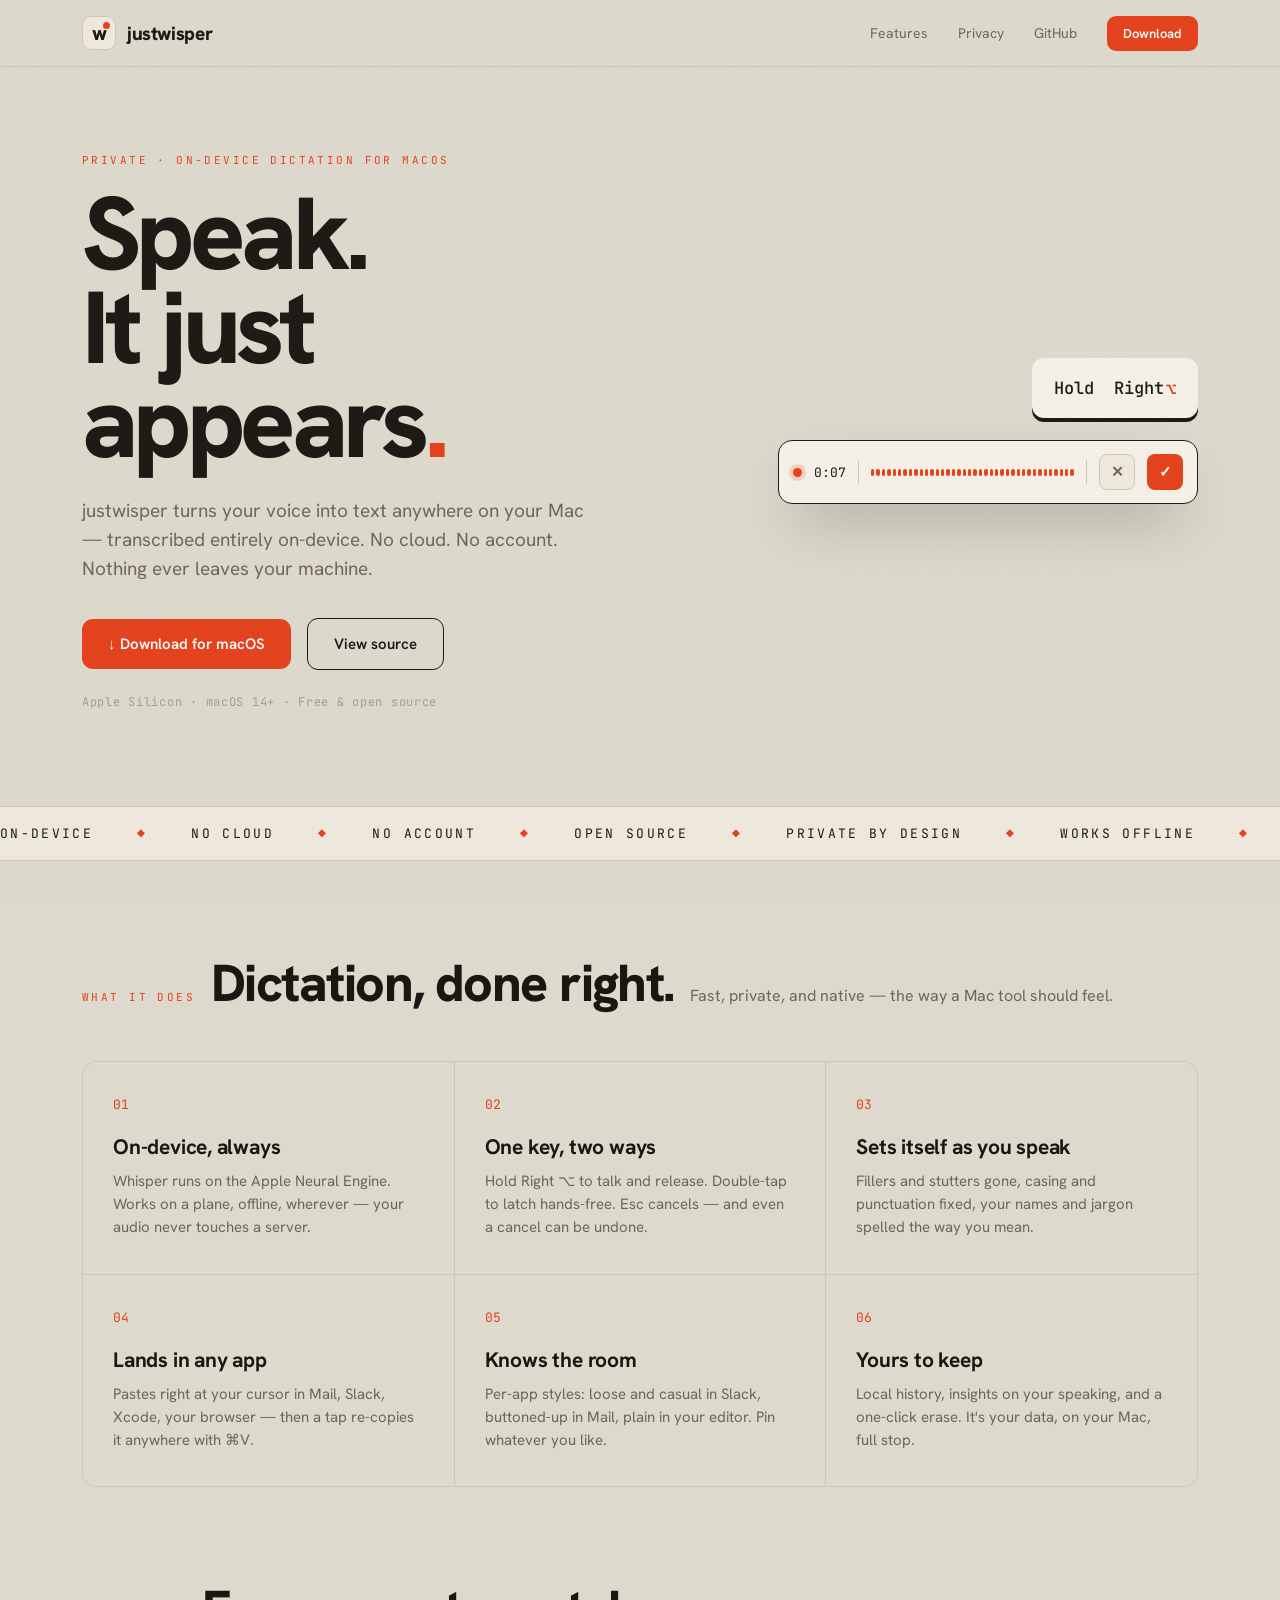
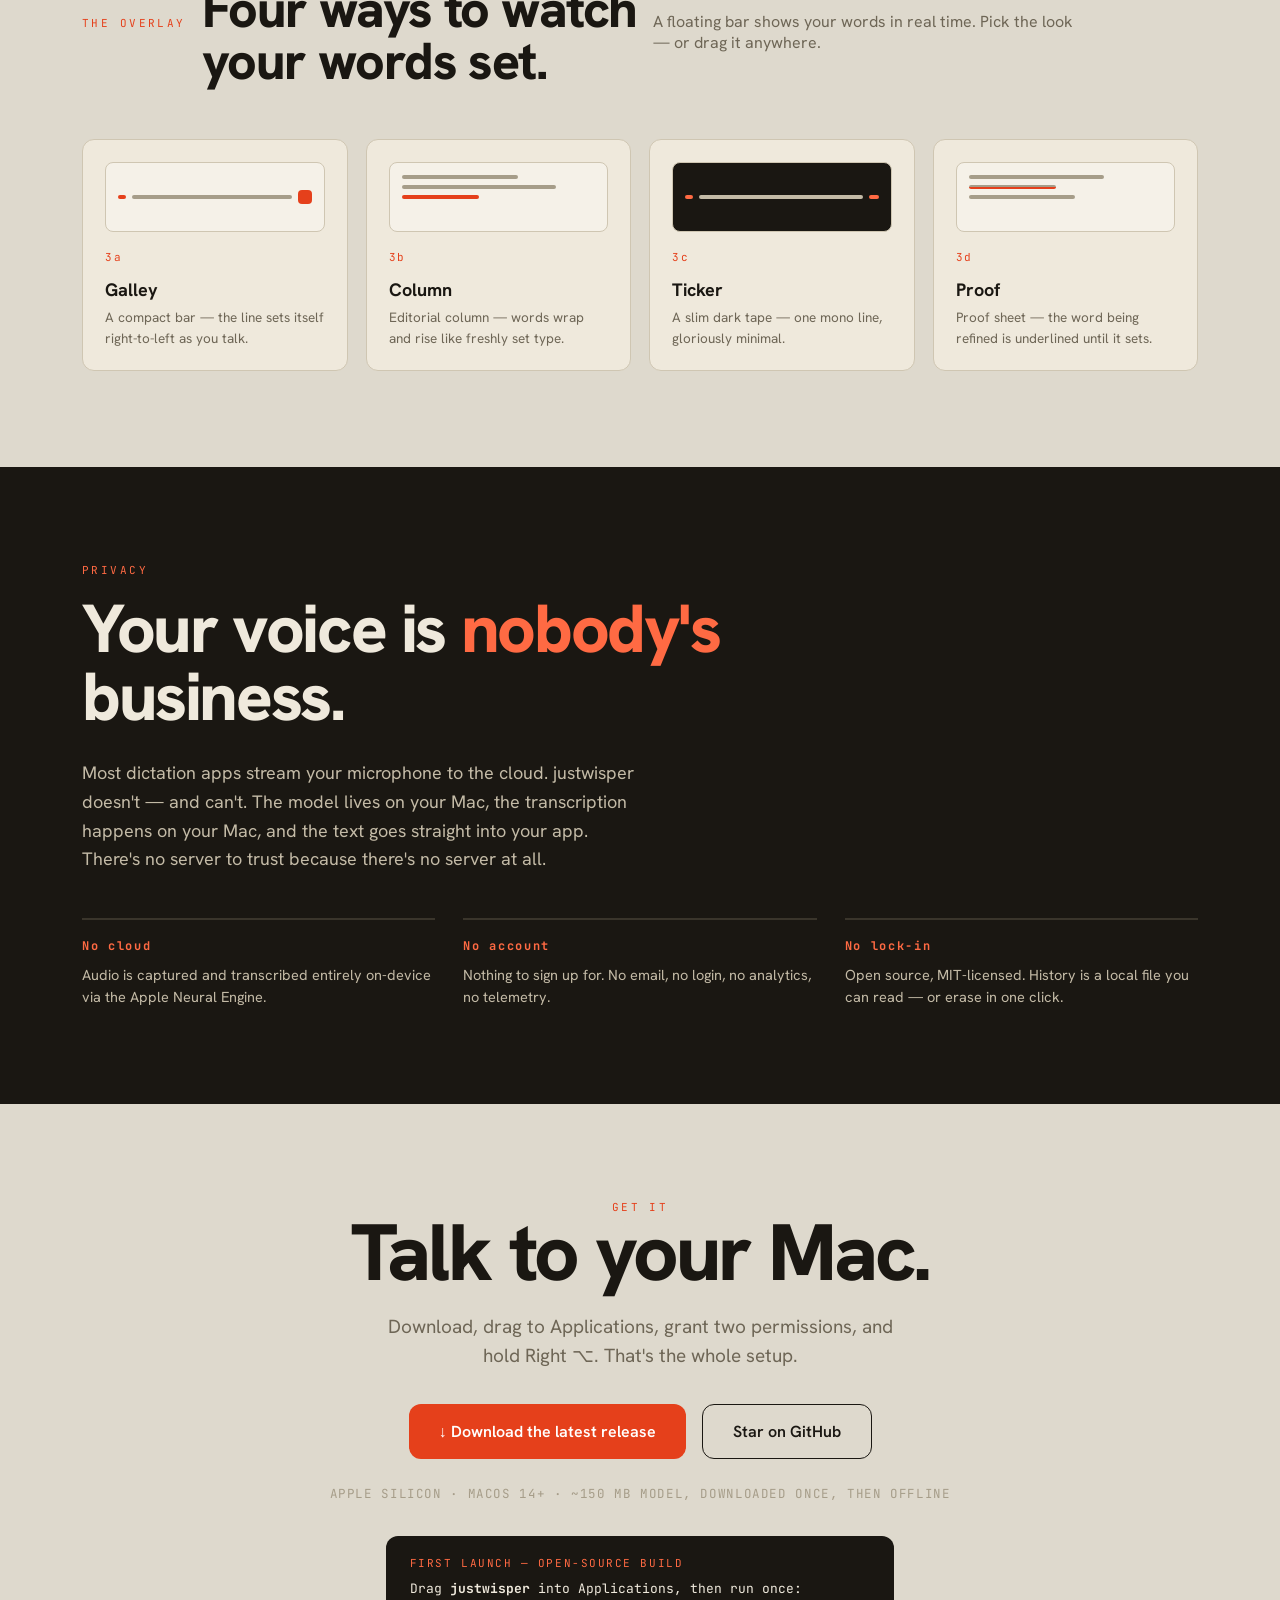
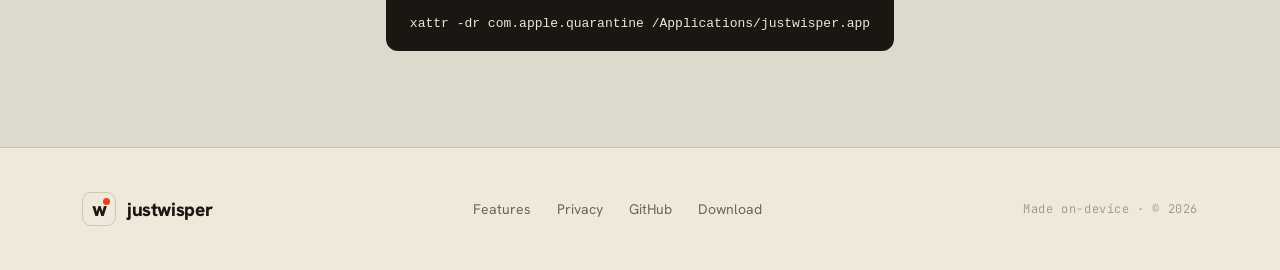
==== site/index.html @ 8845bc8e "Add landing page (site/index.html) for justwisper.com Editorial "Press"-style single-file page match" ====
<!DOCTYPE html>
<html lang="en">
<head>
<meta charset="utf-8">
<meta name="viewport" content="width=device-width, initial-scale=1">
<title>justwisper — voice dictation that never leaves your Mac</title>
<meta name="description" content="100% local, on-device voice dictation for macOS. Hold a key, speak, and your words appear — transcribed on your Mac. No cloud, no account.">
<link rel="preconnect" href="https://fonts.googleapis.com">
<link rel="preconnect" href="https://fonts.gstatic.com" crossorigin>
<link href="https://fonts.googleapis.com/css2?family=Hanken+Grotesk:wght@400;500;600;700;800&family=JetBrains+Mono:wght@400;500;600&display=swap" rel="stylesheet">
<style>
  :root{
    --paper:#DED9CD; --paper2:#EFE9DC; --panel:#F5F1E8;
    --ink:#1A1712; --ink2:#6E6656; --ink3:#A69D89;
    --line:#CFC6B2; --sig:#E5401B; --sig2:#FF6A43;
    --serif:'Hanken Grotesk',sans-serif; --mono:'JetBrains Mono',monospace;
  }
  *{box-sizing:border-box;margin:0;padding:0}
  html{scroll-behavior:smooth}
  body{
    font-family:var(--serif); background:var(--paper); color:var(--ink);
    -webkit-font-smoothing:antialiased; overflow-x:hidden;
  }
  /* paper grain */
  body::before{
    content:""; position:fixed; inset:0; z-index:9999; pointer-events:none; opacity:.05;
    background-image:url("data:image/svg+xml,%3Csvg xmlns='http://www.w3.org/2000/svg' width='120' height='120'%3E%3Cfilter id='n'%3E%3CfeTurbulence type='fractalNoise' baseFrequency='.9' numOctaves='3'/%3E%3C/filter%3E%3Crect width='100%25' height='100%25' filter='url(%23n)'/%3E%3C/svg%3E");
  }
  a{color:inherit;text-decoration:none}
  .wrap{max-width:1180px;margin:0 auto;padding:0 32px}
  .eyebrow{font-family:var(--mono);font-size:11px;letter-spacing:.22em;color:var(--sig);text-transform:uppercase}
  .mono{font-family:var(--mono)}

  /* nav */
  nav{position:sticky;top:0;z-index:100;backdrop-filter:blur(10px);
      background:rgba(222,217,205,.82);border-bottom:1px solid var(--line)}
  .nav{display:flex;align-items:center;justify-content:space-between;height:66px}
  .brand{display:flex;align-items:center;gap:11px;font-weight:800;font-size:19px;letter-spacing:-.02em}
  .navlinks{display:flex;align-items:center;gap:30px;font-size:14px;color:var(--ink2)}
  .navlinks a:hover{color:var(--ink)}
  .btn{display:inline-flex;align-items:center;gap:9px;font-weight:600;font-size:14px;
       padding:11px 20px;border-radius:9px;background:var(--ink);color:var(--paper2);
       transition:transform .15s ease, background .15s ease}
  .btn:hover{transform:translateY(-1px)}
  .btn.sig{background:var(--sig);color:#fff}
  .btn.ghost{background:transparent;color:var(--ink);border:1px solid var(--ink)}
  .navlinks .btn{padding:9px 16px;font-size:13px}

  /* logo mark */
  .mark{width:34px;height:34px;flex:none;border-radius:9px;background:var(--paper2);
        position:relative;display:grid;place-items:center;border:1px solid var(--line)}
  .mark b{font-weight:800;font-size:20px;color:var(--ink);line-height:1}
  .mark i{position:absolute;top:5px;right:5px;width:7px;height:7px;border-radius:50%;background:var(--sig)}

  /* hero */
  .hero{padding:86px 0 40px;position:relative}
  .hero-grid{display:grid;grid-template-columns:1.15fr .85fr;gap:56px;align-items:center}
  h1{font-size:clamp(52px,8vw,104px);font-weight:800;line-height:.92;letter-spacing:-.045em;margin:20px 0 26px}
  h1 .dot{color:var(--sig)}
  .lede{font-size:19px;line-height:1.55;color:var(--ink2);max-width:520px;margin-bottom:34px}
  .cta{display:flex;align-items:center;gap:16px;flex-wrap:wrap}
  .cta .btn{padding:15px 26px;font-size:15px;border-radius:11px}
  .herometa{margin-top:24px;font-family:var(--mono);font-size:12px;letter-spacing:.06em;color:var(--ink3)}

  .reveal{opacity:0;transform:translateY(16px);animation:rise .8s cubic-bezier(.2,.7,.2,1) forwards}
  @keyframes rise{to{opacity:1;transform:none}}

  /* keycap + flowbar demo */
  .demo{display:flex;flex-direction:column;gap:22px;align-items:flex-end}
  .keycap{font-family:var(--mono);font-weight:500;font-size:17px;color:var(--ink);
          padding:0 22px;height:60px;display:flex;align-items:center;border-radius:12px;
          background:var(--panel);position:relative;box-shadow:0 4px 0 var(--ink)}
  .keycap span{color:var(--sig);margin-left:2px}
  .flowbar{width:100%;max-width:420px;background:var(--panel);border:1px solid var(--ink);
           border-radius:14px;padding:13px 14px;display:flex;align-items:center;gap:12px;
           box-shadow:0 26px 60px -22px rgba(26,23,18,.5)}
  .recdot{width:9px;height:9px;border-radius:50%;background:var(--sig);flex:none;
          box-shadow:0 0 0 4px rgba(229,64,27,.18);animation:blink 1.4s ease-in-out infinite}
  @keyframes blink{50%{opacity:.35}}
  .clock{font-family:var(--mono);font-size:13px;color:var(--ink)}
  .vr{width:1px;height:24px;background:var(--line);flex:none}
  .eq{display:flex;align-items:center;gap:2px;height:26px;flex:1}
  .eq i{flex:1;background:var(--sig);border-radius:2px;height:30%;animation:eq 1s ease-in-out infinite alternate}
  @keyframes eq{to{height:100%}}
  .fbtn{width:36px;height:36px;border-radius:8px;display:grid;place-items:center;flex:none;font-size:15px;font-weight:700}
  .fbtn.x{background:var(--paper2);border:1px solid var(--line);color:var(--ink2)}
  .fbtn.ok{background:var(--sig);color:#fff}

  /* marquee */
  .marquee{border-top:1px solid var(--line);border-bottom:1px solid var(--line);
           background:var(--paper2);overflow:hidden;padding:18px 0;margin-top:56px}
  .track{display:flex;gap:44px;white-space:nowrap;font-family:var(--mono);font-size:13px;
         letter-spacing:.18em;color:var(--ink);width:max-content;animation:scroll 28s linear infinite}
  .track b{color:var(--sig)}
  @keyframes scroll{to{transform:translateX(-50%)}}

  /* sections */
  section{padding:96px 0}
  .sechead{display:flex;align-items:baseline;gap:16px;margin-bottom:52px;flex-wrap:wrap}
  .sechead h2{font-size:clamp(34px,5vw,52px);font-weight:800;letter-spacing:-.03em;line-height:1}
  .sechead p{color:var(--ink2);font-size:16px;max-width:440px}

  .features{display:grid;grid-template-columns:repeat(3,1fr);gap:1px;background:var(--line);
            border:1px solid var(--line);border-radius:14px;overflow:hidden}
  .feat{background:var(--paper);padding:34px 30px;transition:background .2s ease}
  .feat:hover{background:var(--paper2)}
  .feat .num{font-family:var(--mono);font-size:13px;color:var(--sig);margin-bottom:20px}
  .feat h3{font-size:21px;font-weight:700;letter-spacing:-.01em;margin-bottom:10px}
  .feat p{color:var(--ink2);font-size:15px;line-height:1.55}

  /* overlay styles */
  .styles{display:grid;grid-template-columns:repeat(4,1fr);gap:18px}
  .style{border:1px solid var(--line);border-radius:12px;padding:22px;background:var(--paper2)}
  .style .cap{font-family:var(--mono);font-size:11px;letter-spacing:.14em;color:var(--sig);margin-bottom:14px}
  .style h4{font-size:18px;font-weight:700;margin-bottom:6px}
  .style p{font-size:13.5px;color:var(--ink2);line-height:1.5}
  .schematic{height:70px;border-radius:8px;background:var(--panel);border:1px solid var(--line);
             margin-bottom:18px;display:flex;align-items:center;gap:6px;padding:0 12px}
  .schematic .bar{height:4px;border-radius:2px;background:var(--ink3)}
  .schematic .sig{background:var(--sig)}
  .schematic.dark{background:var(--ink)}
  .schematic.dark .bar{background:#C3BAA6}
  .schematic.dark .sig{background:var(--sig2)}

  /* privacy — dark */
  .privacy{background:var(--ink);color:var(--paper2)}
  .privacy .eyebrow{color:var(--sig2)}
  .privacy h2{font-size:clamp(36px,6vw,68px);font-weight:800;letter-spacing:-.035em;
              line-height:1;margin:18px 0 28px;max-width:900px}
  .privacy h2 .u{color:var(--sig2)}
  .privacy .body{color:#C3BAA6;font-size:18px;line-height:1.6;max-width:560px;margin-bottom:44px}
  .guar{display:grid;grid-template-columns:repeat(3,1fr);gap:28px}
  .guar .g{border-top:2px solid #3A352B;padding-top:18px}
  .guar .g b{display:block;font-family:var(--mono);font-size:12px;letter-spacing:.14em;color:var(--sig2);margin-bottom:10px}
  .guar .g p{color:#C3BAA6;font-size:14.5px;line-height:1.5}

  /* download */
  .download{text-align:center}
  .download h2{font-size:clamp(40px,7vw,80px);font-weight:800;letter-spacing:-.04em;line-height:.95;margin-bottom:22px}
  .download .lede{margin:0 auto 34px;text-align:center}
  .dlcta{display:flex;justify-content:center;gap:16px;flex-wrap:wrap;margin-bottom:26px}
  .dlcta .btn{padding:16px 30px;font-size:16px;border-radius:12px}
  .reqs{font-family:var(--mono);font-size:12.5px;letter-spacing:.05em;color:var(--ink3)}
  .quarantine{margin-top:34px;display:inline-block;text-align:left;background:var(--ink);color:var(--paper2);
              border-radius:12px;padding:20px 24px;font-family:var(--mono);font-size:13px;max-width:560px}
  .quarantine .lbl{color:var(--sig2);font-size:11px;letter-spacing:.14em;margin-bottom:10px}
  .quarantine code{color:#EDE7D9;word-break:break-all}

  /* footer */
  footer{border-top:1px solid var(--line);background:var(--paper2);padding:44px 0}
  .foot{display:flex;align-items:center;justify-content:space-between;flex-wrap:wrap;gap:18px}
  .foot .links{display:flex;gap:26px;font-size:14px;color:var(--ink2)}
  .foot .links a:hover{color:var(--ink)}
  .foot .made{font-family:var(--mono);font-size:12px;color:var(--ink3);letter-spacing:.05em}

  @media(max-width:900px){
    .hero-grid{grid-template-columns:1fr;gap:44px}
    .demo{align-items:flex-start}
    .features,.styles,.guar{grid-template-columns:1fr}
    .navlinks a:not(.btn){display:none}
  }
</style>
</head>
<body>

<nav>
  <div class="wrap nav">
    <a class="brand" href="#top"><span class="mark"><b>w</b><i></i></span>justwisper</a>
    <div class="navlinks">
      <a href="#features">Features</a>
      <a href="#privacy">Privacy</a>
      <a href="https://github.com/dhirajcdry/justwisper">GitHub</a>
      <a class="btn sig" href="#download">Download</a>
    </div>
  </div>
</nav>

<header class="hero" id="top">
  <div class="wrap hero-grid">
    <div>
      <div class="eyebrow reveal" style="animation-delay:.05s">Private · on-device dictation for macOS</div>
      <h1 class="reveal" style="animation-delay:.12s">Speak.<br>It just<br>appears<span class="dot">.</span></h1>
      <p class="lede reveal" style="animation-delay:.22s">justwisper turns your voice into text anywhere on your Mac — transcribed entirely on-device. No cloud. No account. Nothing ever leaves your machine.</p>
      <div class="cta reveal" style="animation-delay:.3s">
        <a class="btn sig" href="#download">↓ Download for macOS</a>
        <a class="btn ghost" href="https://github.com/dhirajcdry/justwisper">View source</a>
      </div>
      <div class="herometa reveal" style="animation-delay:.38s">Apple Silicon · macOS 14+ · Free &amp; open source</div>
    </div>

    <div class="demo reveal" style="animation-delay:.45s">
      <div class="keycap">Hold&nbsp;&nbsp;Right <span>⌥</span></div>
      <div class="flowbar">
        <span class="recdot"></span>
        <span class="clock">0:07</span>
        <span class="vr"></span>
        <div class="eq" id="eq"></div>
        <span class="vr"></span>
        <span class="fbtn x">✕</span>
        <span class="fbtn ok">✓</span>
      </div>
    </div>
  </div>
</header>

<div class="marquee">
  <div class="track" id="track"></div>
</div>

<section id="features">
  <div class="wrap">
    <div class="sechead">
      <div class="eyebrow">What it does</div>
      <h2>Dictation, done right.</h2>
      <p>Fast, private, and native — the way a Mac tool should feel.</p>
    </div>
    <div class="features">
      <div class="feat"><div class="num">01</div><h3>On-device, always</h3><p>Whisper runs on the Apple Neural Engine. Works on a plane, offline, wherever — your audio never touches a server.</p></div>
      <div class="feat"><div class="num">02</div><h3>One key, two ways</h3><p>Hold Right ⌥ to talk and release. Double-tap to latch hands-free. Esc cancels — and even a cancel can be undone.</p></div>
      <div class="feat"><div class="num">03</div><h3>Sets itself as you speak</h3><p>Fillers and stutters gone, casing and punctuation fixed, your names and jargon spelled the way you mean.</p></div>
      <div class="feat"><div class="num">04</div><h3>Lands in any app</h3><p>Pastes right at your cursor in Mail, Slack, Xcode, your browser — then a tap re-copies it anywhere with ⌘V.</p></div>
      <div class="feat"><div class="num">05</div><h3>Knows the room</h3><p>Per-app styles: loose and casual in Slack, buttoned-up in Mail, plain in your editor. Pin whatever you like.</p></div>
      <div class="feat"><div class="num">06</div><h3>Yours to keep</h3><p>Local history, insights on your speaking, and a one-click erase. It's your data, on your Mac, full stop.</p></div>
    </div>
  </div>
</section>

<section style="padding-top:0">
  <div class="wrap">
    <div class="sechead">
      <div class="eyebrow">The overlay</div>
      <h2>Four ways to watch<br>your words set.</h2>
      <p>A floating bar shows your words in real time. Pick the look — or drag it anywhere.</p>
    </div>
    <div class="styles">
      <div class="style"><div class="schematic"><span class="bar sig" style="width:8px"></span><span class="bar" style="flex:1"></span><span class="bar sig" style="width:14px;height:14px;border-radius:4px"></span></div><div class="cap">3a</div><h4>Galley</h4><p>A compact bar — the line sets itself right-to-left as you talk.</p></div>
      <div class="style"><div class="schematic" style="flex-direction:column;align-items:flex-start;padding:12px;gap:6px"><span class="bar" style="width:60%"></span><span class="bar" style="width:80%"></span><span class="bar sig" style="width:40%"></span></div><div class="cap">3b</div><h4>Column</h4><p>Editorial column — words wrap and rise like freshly set type.</p></div>
      <div class="style"><div class="schematic dark"><span class="bar sig" style="width:8px"></span><span class="bar" style="flex:1"></span><span class="bar sig" style="width:10px"></span></div><div class="cap">3c</div><h4>Ticker</h4><p>A slim dark tape — one mono line, gloriously minimal.</p></div>
      <div class="style"><div class="schematic" style="flex-direction:column;align-items:flex-start;padding:12px;gap:6px"><span class="bar" style="width:70%"></span><span class="bar" style="width:45%;border-bottom:2px solid var(--sig)"></span><span class="bar" style="width:55%"></span></div><div class="cap">3d</div><h4>Proof</h4><p>Proof sheet — the word being refined is underlined until it sets.</p></div>
    </div>
  </div>
</section>

<section class="privacy" id="privacy">
  <div class="wrap">
    <div class="eyebrow">Privacy</div>
    <h2>Your voice is <span class="u">nobody's</span> business.</h2>
    <p class="body">Most dictation apps stream your microphone to the cloud. justwisper doesn't — and can't. The model lives on your Mac, the transcription happens on your Mac, and the text goes straight into your app. There's no server to trust because there's no server at all.</p>
    <div class="guar">
      <div class="g"><b>No cloud</b><p>Audio is captured and transcribed entirely on-device via the Apple Neural Engine.</p></div>
      <div class="g"><b>No account</b><p>Nothing to sign up for. No email, no login, no analytics, no telemetry.</p></div>
      <div class="g"><b>No lock-in</b><p>Open source, MIT-licensed. History is a local file you can read — or erase in one click.</p></div>
    </div>
  </div>
</section>

<section class="download" id="download">
  <div class="wrap">
    <div class="eyebrow" style="text-align:center">Get it</div>
    <h2>Talk to your Mac.</h2>
    <p class="lede">Download, drag to Applications, grant two permissions, and hold Right ⌥. That's the whole setup.</p>
    <div class="dlcta">
      <a class="btn sig" href="https://github.com/dhirajcdry/justwisper/releases/latest">↓ Download the latest release</a>
      <a class="btn ghost" href="https://github.com/dhirajcdry/justwisper">Star on GitHub</a>
    </div>
    <div class="reqs">APPLE SILICON · MACOS 14+ · ~150 MB MODEL, DOWNLOADED ONCE, THEN OFFLINE</div>
    <div class="quarantine">
      <div class="lbl">FIRST LAUNCH — OPEN-SOURCE BUILD</div>
      <div>Drag <b>justwisper</b> into Applications, then run once:<br><br>
      <code>xattr -dr com.apple.quarantine /Applications/justwisper.app</code></div>
    </div>
  </div>
</section>

<footer>
  <div class="wrap foot">
    <a class="brand" href="#top"><span class="mark"><b>w</b><i></i></span>justwisper</a>
    <div class="links">
      <a href="#features">Features</a>
      <a href="#privacy">Privacy</a>
      <a href="https://github.com/dhirajcdry/justwisper">GitHub</a>
      <a href="https://github.com/dhirajcdry/justwisper/releases/latest">Download</a>
    </div>
    <div class="made">Made on-device · © 2026</div>
  </div>
</footer>

<script>
  // waveform bars
  const eq = document.getElementById('eq');
  for(let i=0;i<38;i++){
    const b=document.createElement('i');
    b.style.animationDuration=(0.5+(i%5)*0.13).toFixed(2)+'s';
    b.style.animationDelay=((i%7)*0.06).toFixed(2)+'s';
    eq.appendChild(b);
  }
  // marquee content (doubled for seamless loop)
  const items=['ON-DEVICE','NO CLOUD','NO ACCOUNT','OPEN SOURCE','PRIVATE BY DESIGN','WORKS OFFLINE'];
  const track=document.getElementById('track');
  const line=items.map(t=>`<span>${t}</span><b>◆</b>`).join('');
  track.innerHTML=line+line;
</script>
</body>
</html>
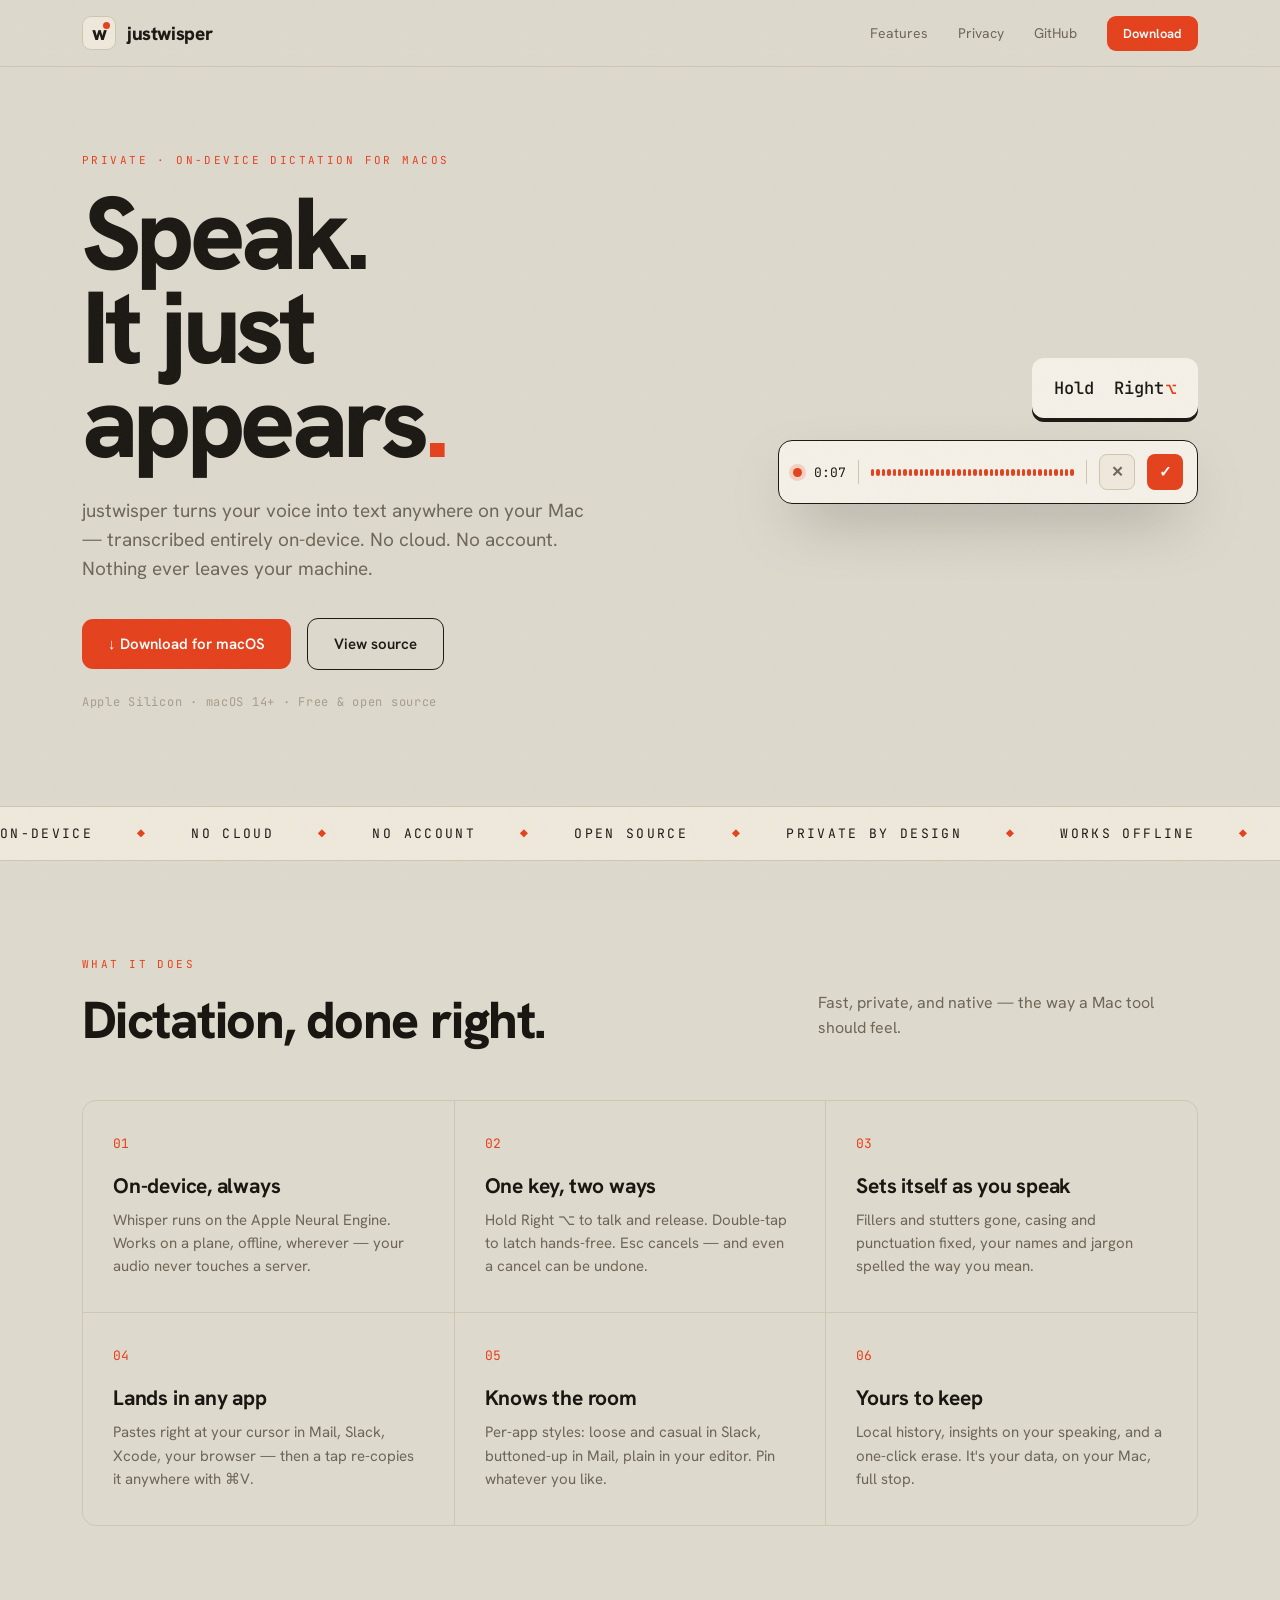
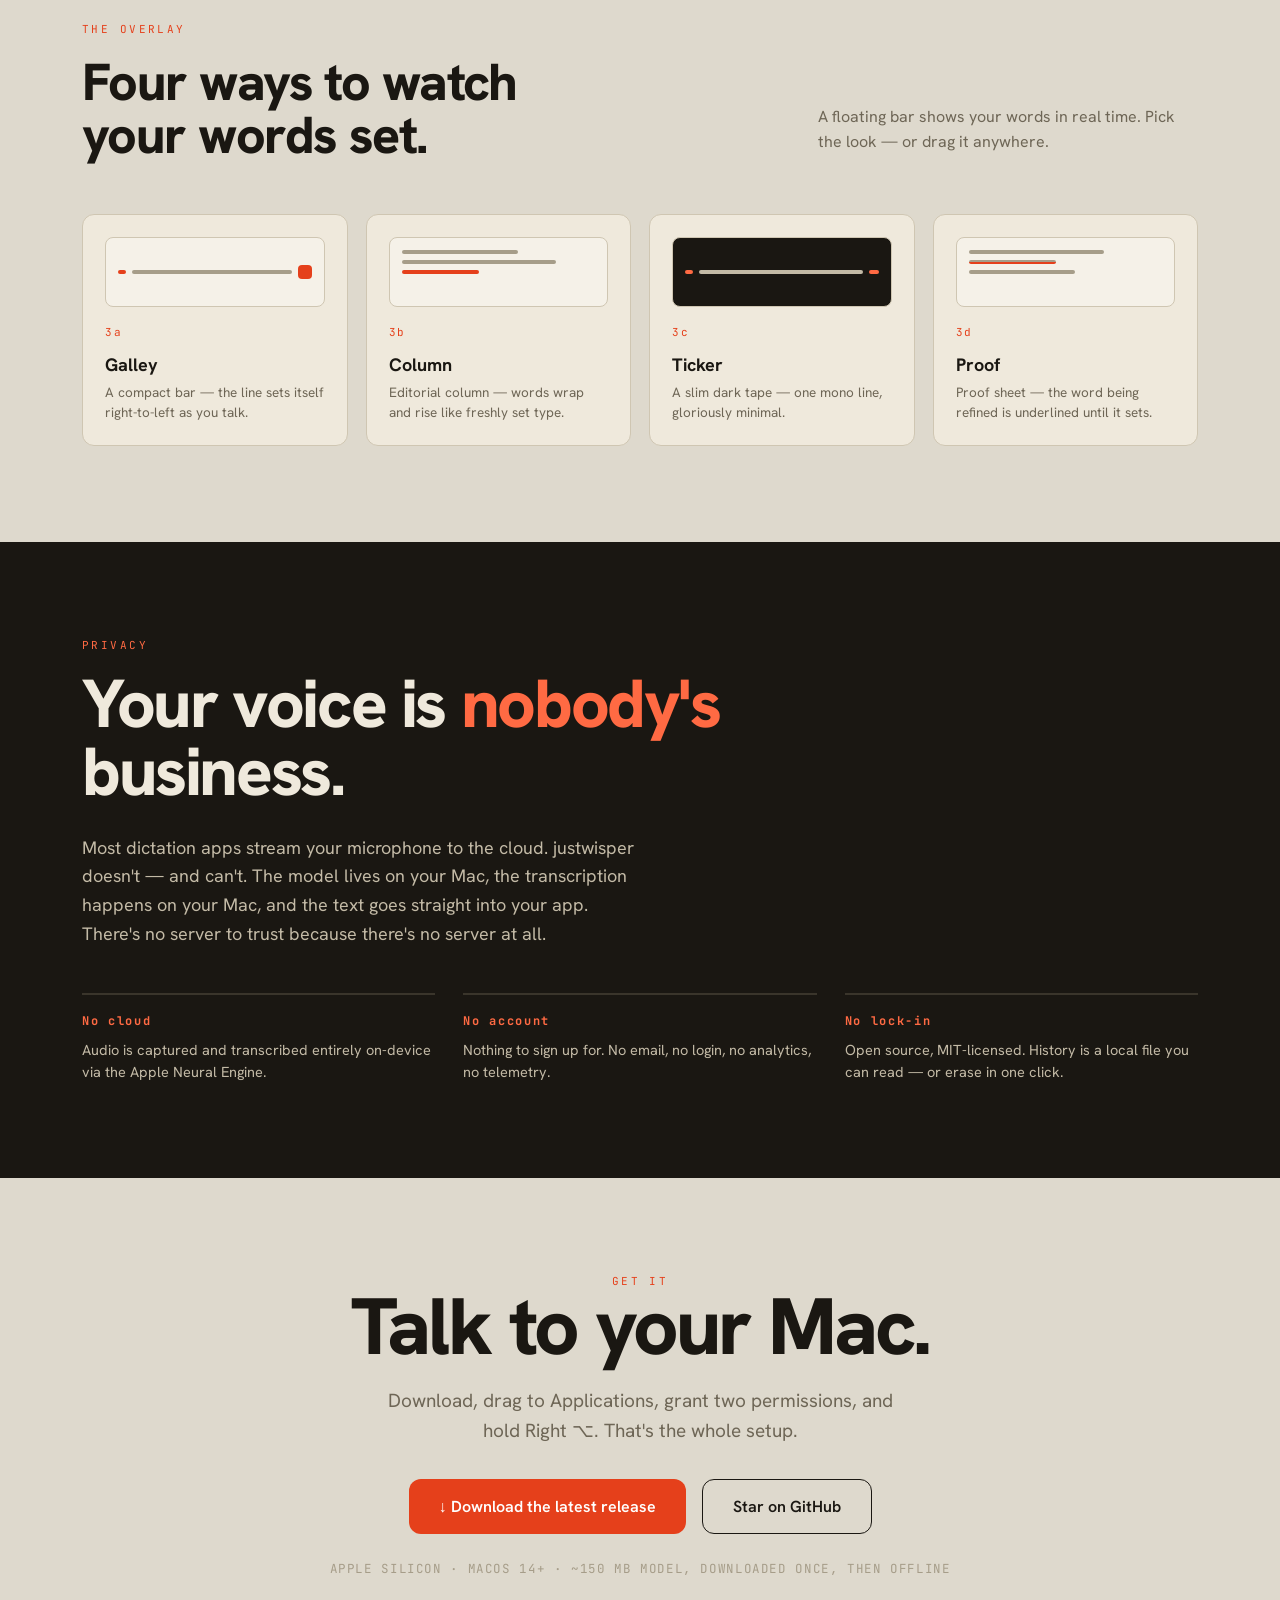
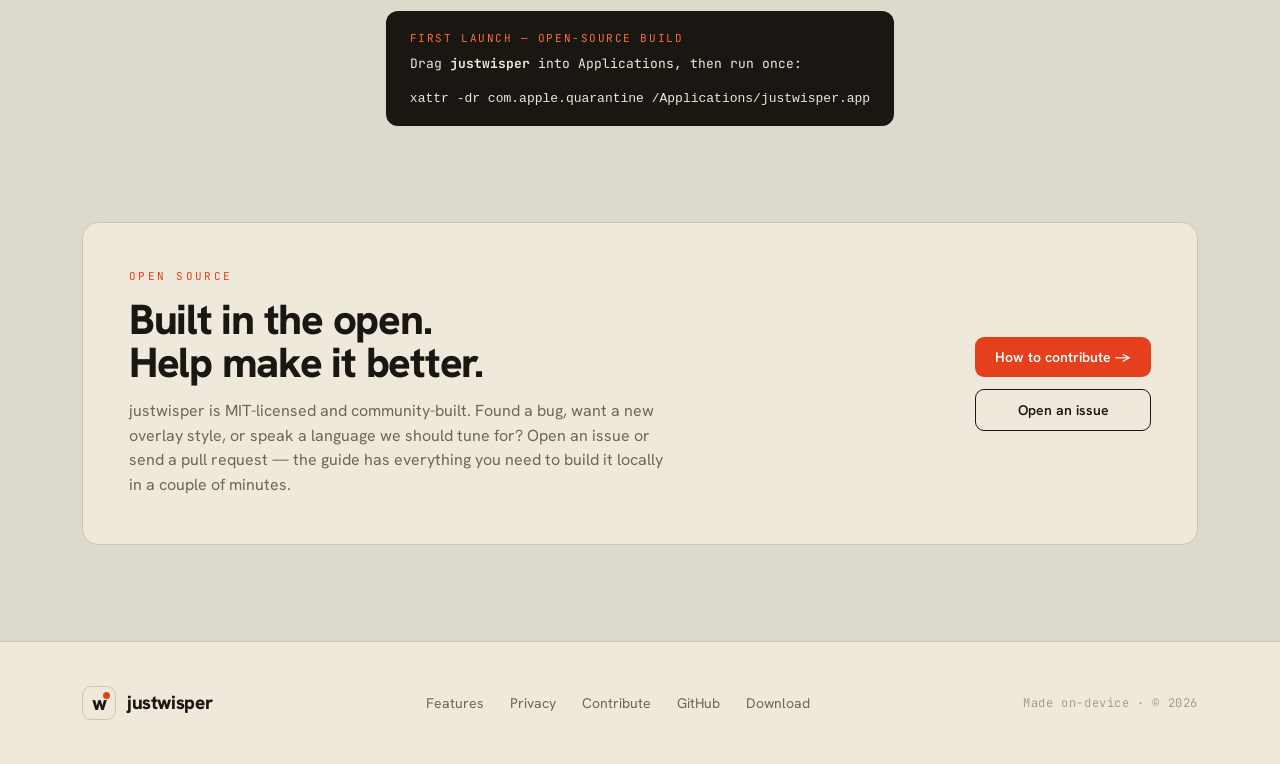
==== commit c2dc7855: "Landing page: fix section-header layout, add contribute CTA + guide - Section headers: subhead was b" ====
--- a/site/index.html
+++ b/site/index.html
@@ -96,9 +96,12 @@
 
   /* sections */
   section{padding:96px 0}
-  .sechead{display:flex;align-items:baseline;gap:16px;margin-bottom:52px;flex-wrap:wrap}
-  .sechead h2{font-size:clamp(34px,5vw,52px);font-weight:800;letter-spacing:-.03em;line-height:1}
-  .sechead p{color:var(--ink2);font-size:16px;max-width:440px}
+  .sechead{margin-bottom:52px}
+  .sechead .eyebrow{display:block;margin-bottom:20px}
+  .sechead-row{display:flex;align-items:flex-end;justify-content:space-between;gap:48px;flex-wrap:wrap}
+  .sechead h2{font-size:clamp(34px,5vw,52px);font-weight:800;letter-spacing:-.03em;line-height:1.02}
+  .sechead p{color:var(--ink2);font-size:16px;line-height:1.55;max-width:380px;padding-bottom:7px}
+  @media(max-width:760px){.sechead p{max-width:none}}
 
   .features{display:grid;grid-template-columns:repeat(3,1fr);gap:1px;background:var(--line);
             border:1px solid var(--line);border-radius:14px;overflow:hidden}
@@ -146,6 +149,14 @@
   .quarantine .lbl{color:var(--sig2);font-size:11px;letter-spacing:.14em;margin-bottom:10px}
   .quarantine code{color:#EDE7D9;word-break:break-all}
 
+  /* contribute */
+  .contribute{border:1px solid var(--line);border-radius:16px;padding:46px;display:flex;
+              align-items:center;justify-content:space-between;gap:36px;flex-wrap:wrap;background:var(--paper2)}
+  .contribute h3{font-size:clamp(28px,4vw,42px);font-weight:800;letter-spacing:-.03em;line-height:1.02;margin:16px 0 14px}
+  .contribute p{color:var(--ink2);font-size:16px;line-height:1.55;max-width:540px}
+  .clinks{display:flex;flex-direction:column;gap:12px;flex:none}
+  .clinks .btn{justify-content:center}
+
   /* footer */
   footer{border-top:1px solid var(--line);background:var(--paper2);padding:44px 0}
   .foot{display:flex;align-items:center;justify-content:space-between;flex-wrap:wrap;gap:18px}
@@ -211,8 +222,10 @@
   <div class="wrap">
     <div class="sechead">
       <div class="eyebrow">What it does</div>
-      <h2>Dictation, done right.</h2>
-      <p>Fast, private, and native — the way a Mac tool should feel.</p>
+      <div class="sechead-row">
+        <h2>Dictation, done right.</h2>
+        <p>Fast, private, and native — the way a Mac tool should feel.</p>
+      </div>
     </div>
     <div class="features">
       <div class="feat"><div class="num">01</div><h3>On-device, always</h3><p>Whisper runs on the Apple Neural Engine. Works on a plane, offline, wherever — your audio never touches a server.</p></div>
@@ -229,8 +242,10 @@
   <div class="wrap">
     <div class="sechead">
       <div class="eyebrow">The overlay</div>
-      <h2>Four ways to watch<br>your words set.</h2>
-      <p>A floating bar shows your words in real time. Pick the look — or drag it anywhere.</p>
+      <div class="sechead-row">
+        <h2>Four ways to watch<br>your words set.</h2>
+        <p>A floating bar shows your words in real time. Pick the look — or drag it anywhere.</p>
+      </div>
     </div>
     <div class="styles">
       <div class="style"><div class="schematic"><span class="bar sig" style="width:8px"></span><span class="bar" style="flex:1"></span><span class="bar sig" style="width:14px;height:14px;border-radius:4px"></span></div><div class="cap">3a</div><h4>Galley</h4><p>A compact bar — the line sets itself right-to-left as you talk.</p></div>
@@ -272,12 +287,29 @@
   </div>
 </section>
 
+<section style="padding-top:0">
+  <div class="wrap">
+    <div class="contribute">
+      <div>
+        <div class="eyebrow">Open source</div>
+        <h3>Built in the open.<br>Help make it better.</h3>
+        <p>justwisper is MIT-licensed and community-built. Found a bug, want a new overlay style, or speak a language we should tune for? Open an issue or send a pull request — the guide has everything you need to build it locally in a couple of minutes.</p>
+      </div>
+      <div class="clinks">
+        <a class="btn sig" href="https://github.com/dhirajcdry/justwisper/blob/main/CONTRIBUTING.md">How to contribute →</a>
+        <a class="btn ghost" href="https://github.com/dhirajcdry/justwisper/issues">Open an issue</a>
+      </div>
+    </div>
+  </div>
+</section>
+
 <footer>
   <div class="wrap foot">
     <a class="brand" href="#top"><span class="mark"><b>w</b><i></i></span>justwisper</a>
     <div class="links">
       <a href="#features">Features</a>
       <a href="#privacy">Privacy</a>
+      <a href="https://github.com/dhirajcdry/justwisper/blob/main/CONTRIBUTING.md">Contribute</a>
       <a href="https://github.com/dhirajcdry/justwisper">GitHub</a>
       <a href="https://github.com/dhirajcdry/justwisper/releases/latest">Download</a>
     </div>
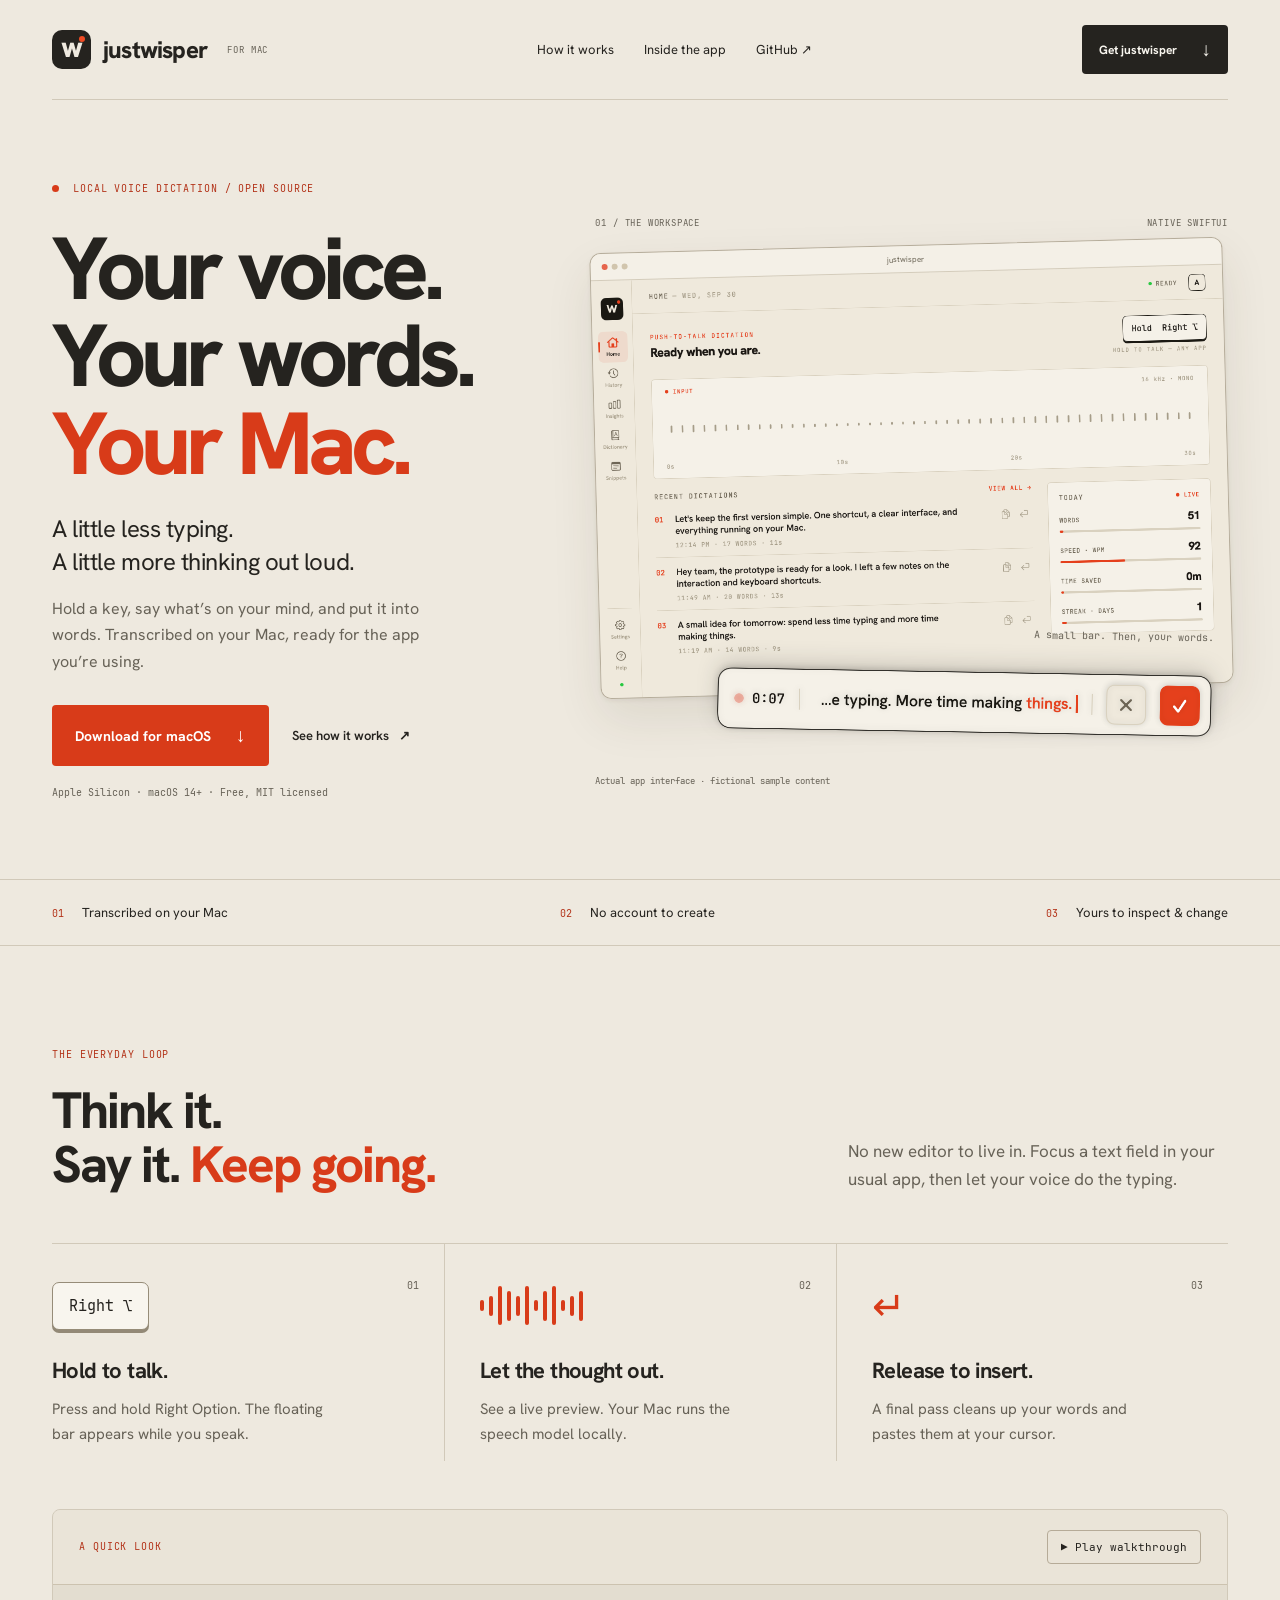
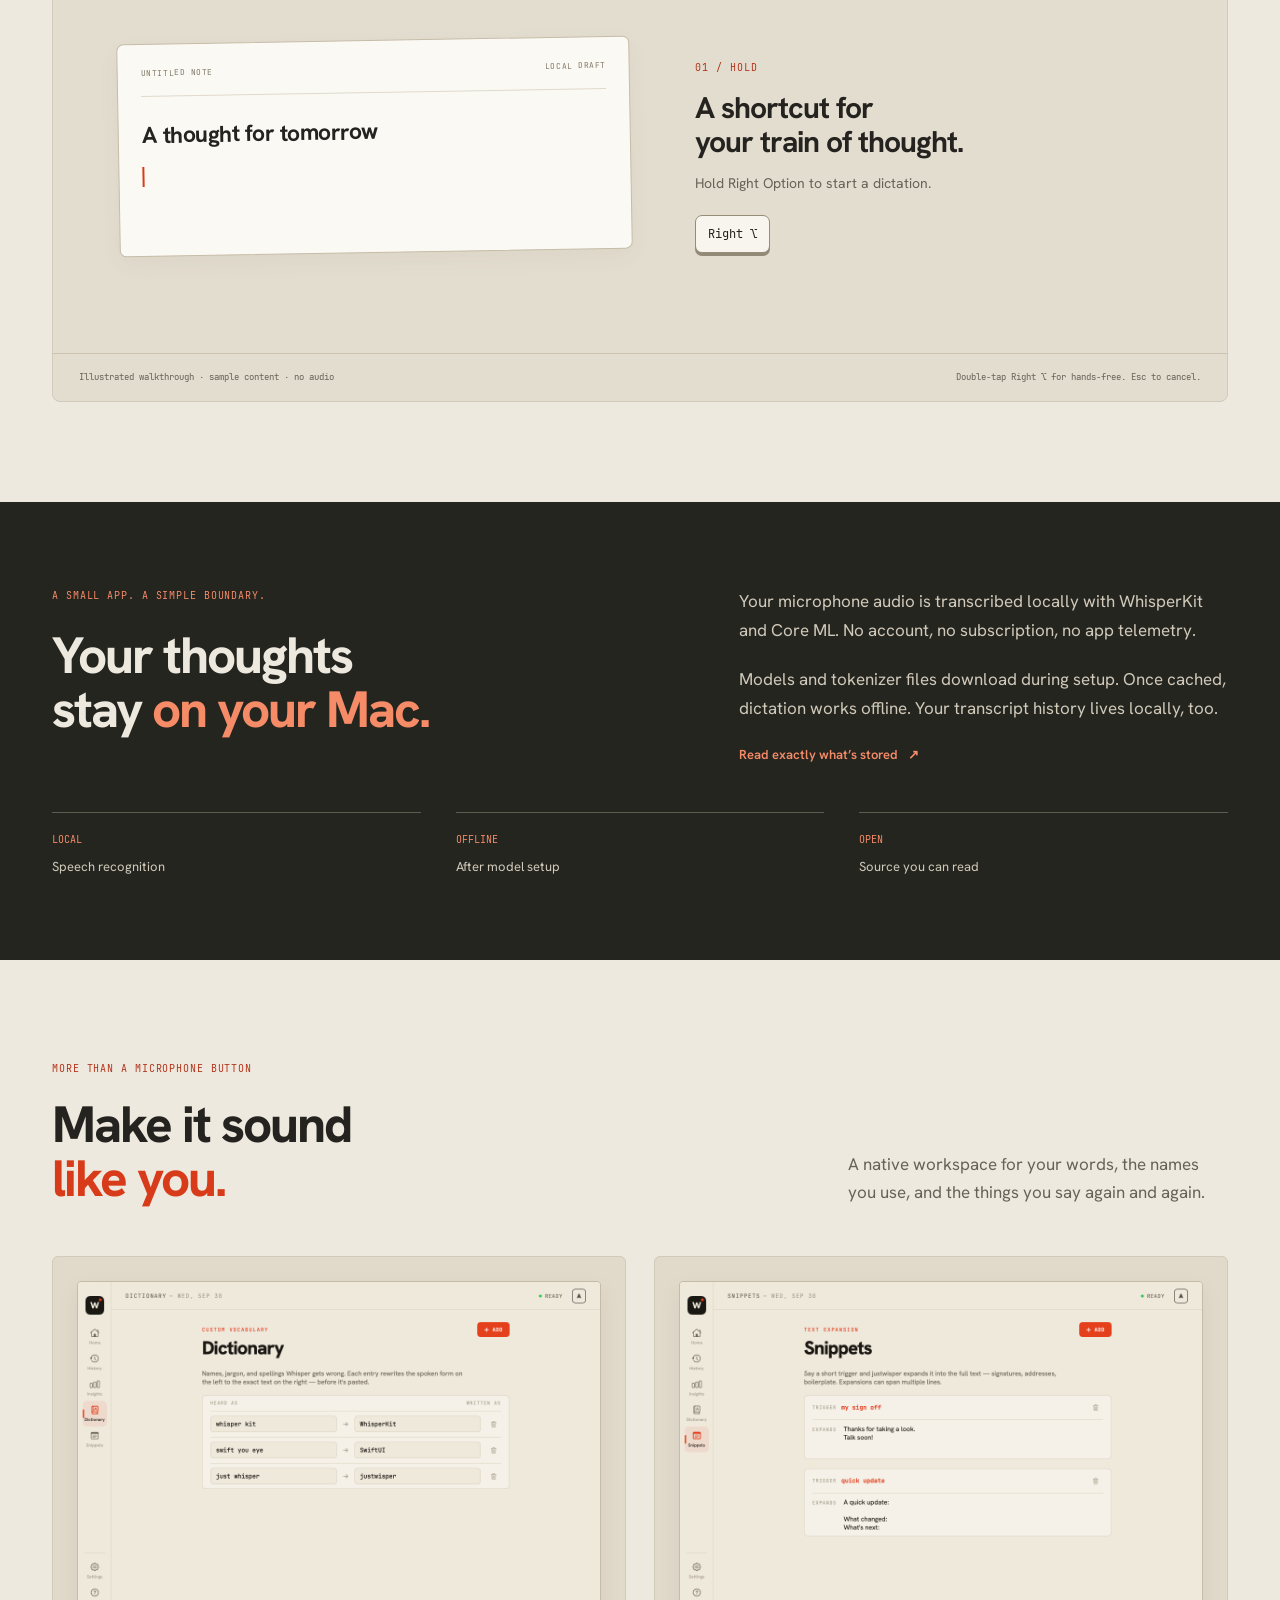
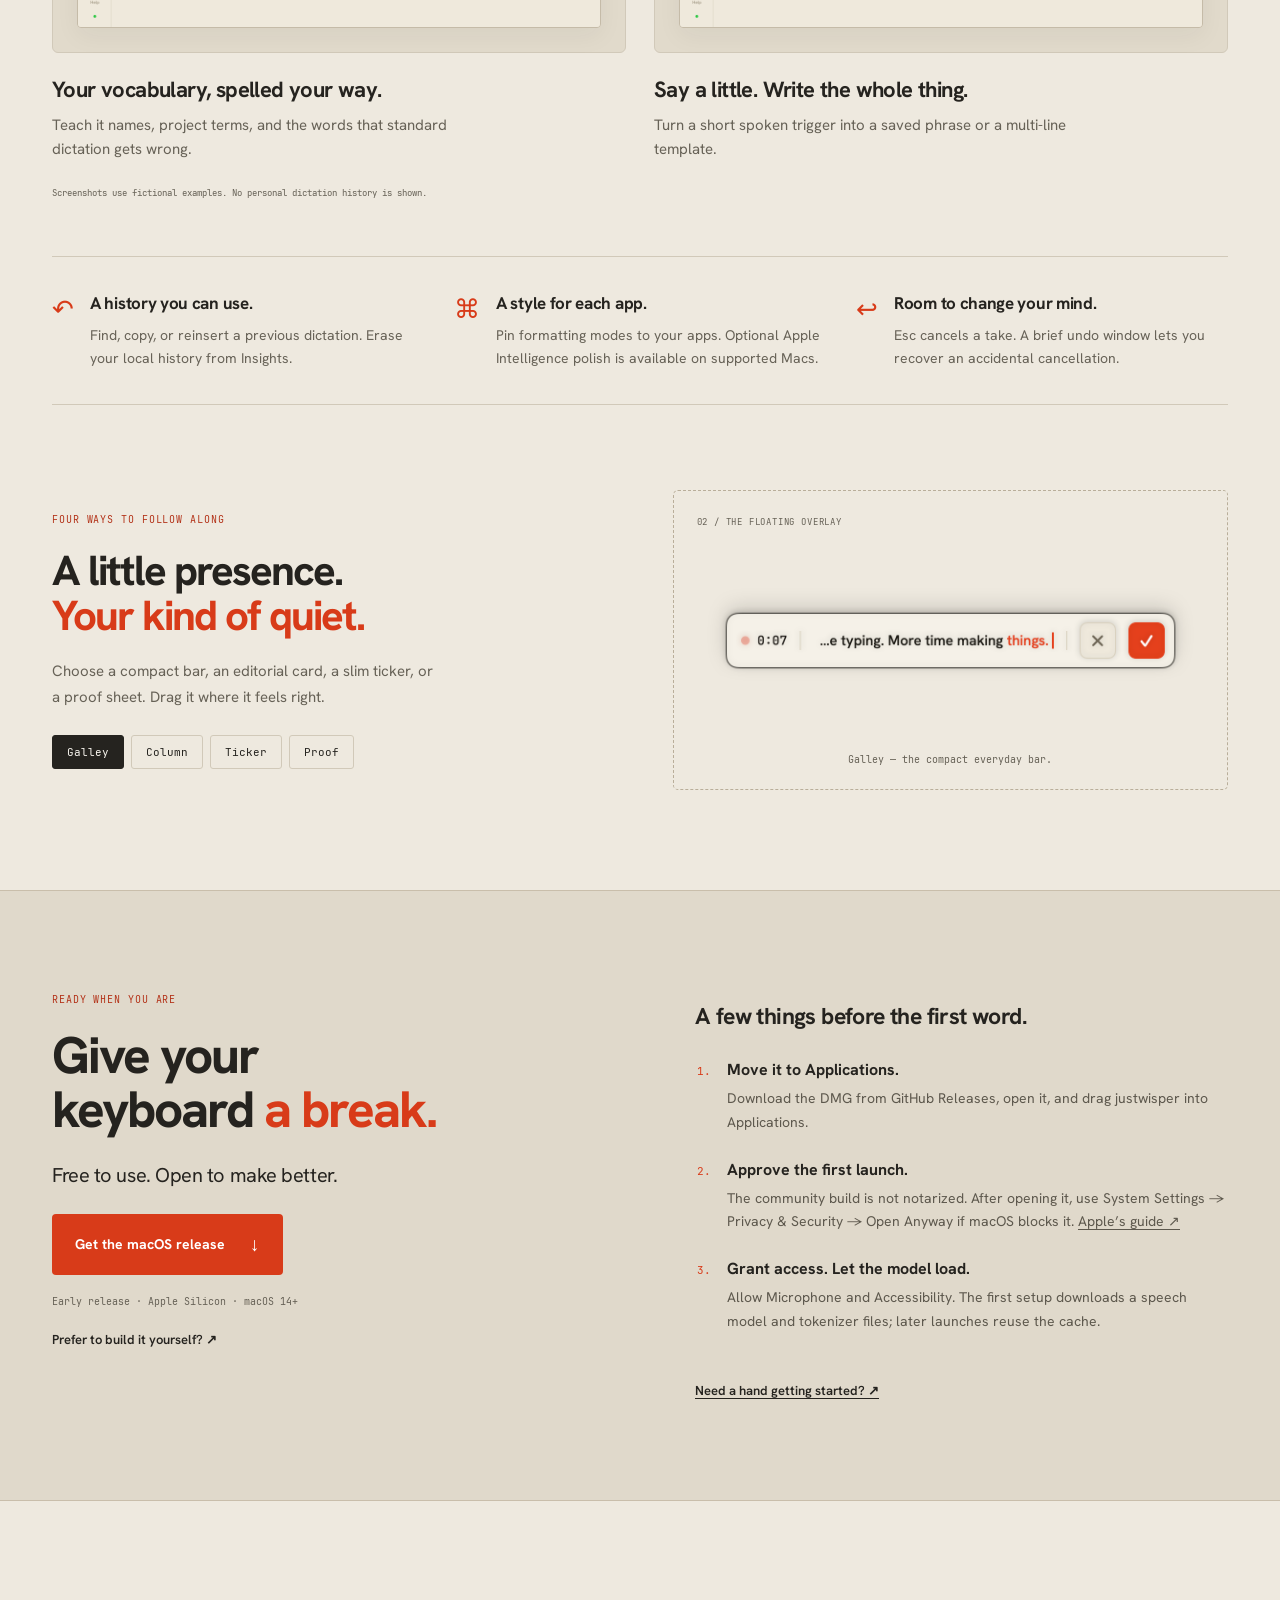
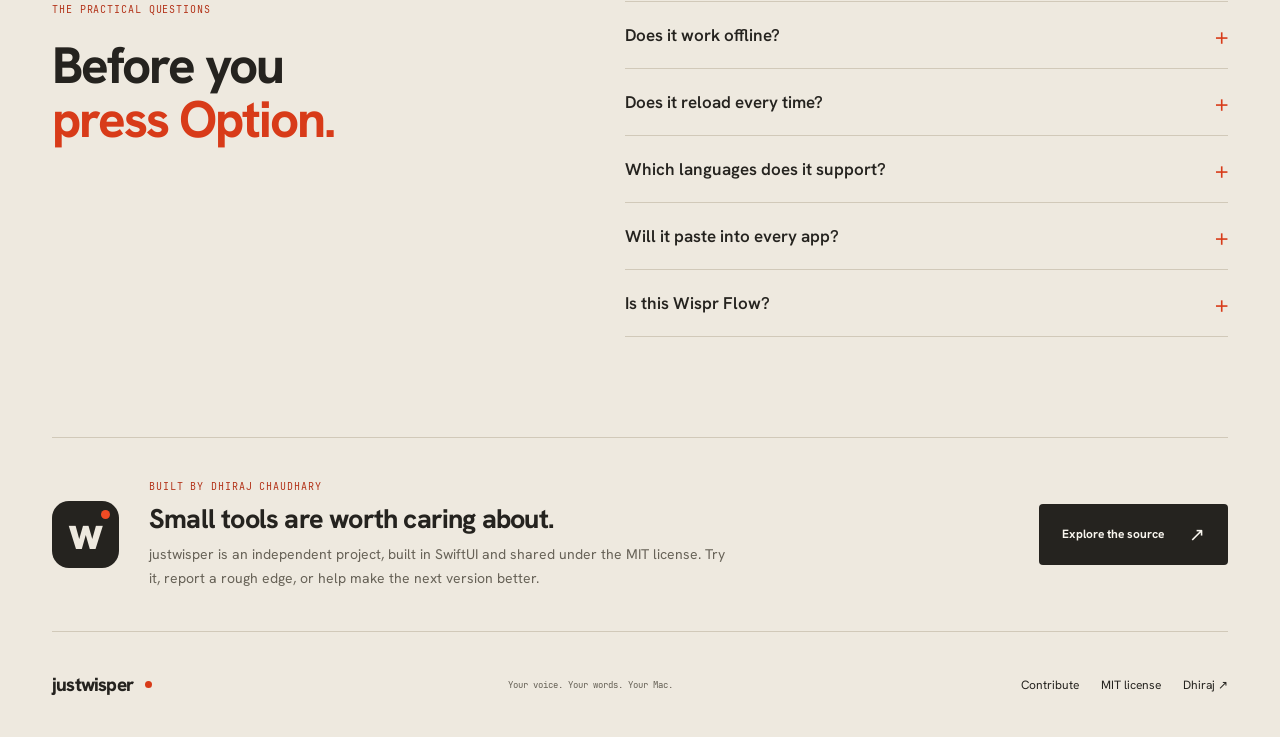
==== commit f2c53aca: "Prepare public beta: reliability fixes, privacy safeguards, docs, and launch assets" ====
--- a/site/index.html
+++ b/site/index.html
@@ -1,336 +1,77 @@
-<!DOCTYPE html>
+<!doctype html>
 <html lang="en">
 <head>
-<meta charset="utf-8">
-<meta name="viewport" content="width=device-width, initial-scale=1">
-<title>justwisper — voice dictation that never leaves your Mac</title>
-<meta name="description" content="100% local, on-device voice dictation for macOS. Hold a key, speak, and your words appear — transcribed on your Mac. No cloud, no account.">
-<link rel="preconnect" href="https://fonts.googleapis.com">
-<link rel="preconnect" href="https://fonts.gstatic.com" crossorigin>
-<link href="https://fonts.googleapis.com/css2?family=Hanken+Grotesk:wght@400;500;600;700;800&family=JetBrains+Mono:wght@400;500;600&display=swap" rel="stylesheet">
-<style>
-  :root{
-    --paper:#DED9CD; --paper2:#EFE9DC; --panel:#F5F1E8;
-    --ink:#1A1712; --ink2:#6E6656; --ink3:#A69D89;
-    --line:#CFC6B2; --sig:#E5401B; --sig2:#FF6A43;
-    --serif:'Hanken Grotesk',sans-serif; --mono:'JetBrains Mono',monospace;
-  }
-  *{box-sizing:border-box;margin:0;padding:0}
-  html{scroll-behavior:smooth}
-  body{
-    font-family:var(--serif); background:var(--paper); color:var(--ink);
-    -webkit-font-smoothing:antialiased; overflow-x:hidden;
-  }
-  /* paper grain */
-  body::before{
-    content:""; position:fixed; inset:0; z-index:9999; pointer-events:none; opacity:.05;
-    background-image:url("data:image/svg+xml,%3Csvg xmlns='http://www.w3.org/2000/svg' width='120' height='120'%3E%3Cfilter id='n'%3E%3CfeTurbulence type='fractalNoise' baseFrequency='.9' numOctaves='3'/%3E%3C/filter%3E%3Crect width='100%25' height='100%25' filter='url(%23n)'/%3E%3C/svg%3E");
-  }
-  a{color:inherit;text-decoration:none}
-  .wrap{max-width:1180px;margin:0 auto;padding:0 32px}
-  .eyebrow{font-family:var(--mono);font-size:11px;letter-spacing:.22em;color:var(--sig);text-transform:uppercase}
-  .mono{font-family:var(--mono)}
-
-  /* nav */
-  nav{position:sticky;top:0;z-index:100;backdrop-filter:blur(10px);
-      background:rgba(222,217,205,.82);border-bottom:1px solid var(--line)}
-  .nav{display:flex;align-items:center;justify-content:space-between;height:66px}
-  .brand{display:flex;align-items:center;gap:11px;font-weight:800;font-size:19px;letter-spacing:-.02em}
-  .navlinks{display:flex;align-items:center;gap:30px;font-size:14px;color:var(--ink2)}
-  .navlinks a:hover{color:var(--ink)}
-  .btn{display:inline-flex;align-items:center;gap:9px;font-weight:600;font-size:14px;
-       padding:11px 20px;border-radius:9px;background:var(--ink);color:var(--paper2);
-       transition:transform .15s ease, background .15s ease}
-  .btn:hover{transform:translateY(-1px)}
-  .btn.sig{background:var(--sig);color:#fff}
-  .btn.ghost{background:transparent;color:var(--ink);border:1px solid var(--ink)}
-  .navlinks .btn{padding:9px 16px;font-size:13px}
-
-  /* logo mark */
-  .mark{width:34px;height:34px;flex:none;border-radius:9px;background:var(--paper2);
-        position:relative;display:grid;place-items:center;border:1px solid var(--line)}
-  .mark b{font-weight:800;font-size:20px;color:var(--ink);line-height:1}
-  .mark i{position:absolute;top:5px;right:5px;width:7px;height:7px;border-radius:50%;background:var(--sig)}
-
-  /* hero */
-  .hero{padding:86px 0 40px;position:relative}
-  .hero-grid{display:grid;grid-template-columns:1.15fr .85fr;gap:56px;align-items:center}
-  h1{font-size:clamp(52px,8vw,104px);font-weight:800;line-height:.92;letter-spacing:-.045em;margin:20px 0 26px}
-  h1 .dot{color:var(--sig)}
-  .lede{font-size:19px;line-height:1.55;color:var(--ink2);max-width:520px;margin-bottom:34px}
-  .cta{display:flex;align-items:center;gap:16px;flex-wrap:wrap}
-  .cta .btn{padding:15px 26px;font-size:15px;border-radius:11px}
-  .herometa{margin-top:24px;font-family:var(--mono);font-size:12px;letter-spacing:.06em;color:var(--ink3)}
-
-  .reveal{opacity:0;transform:translateY(16px);animation:rise .8s cubic-bezier(.2,.7,.2,1) forwards}
-  @keyframes rise{to{opacity:1;transform:none}}
-
-  /* keycap + flowbar demo */
-  .demo{display:flex;flex-direction:column;gap:22px;align-items:flex-end}
-  .keycap{font-family:var(--mono);font-weight:500;font-size:17px;color:var(--ink);
-          padding:0 22px;height:60px;display:flex;align-items:center;border-radius:12px;
-          background:var(--panel);position:relative;box-shadow:0 4px 0 var(--ink)}
-  .keycap span{color:var(--sig);margin-left:2px}
-  .flowbar{width:100%;max-width:420px;background:var(--panel);border:1px solid var(--ink);
-           border-radius:14px;padding:13px 14px;display:flex;align-items:center;gap:12px;
-           box-shadow:0 26px 60px -22px rgba(26,23,18,.5)}
-  .recdot{width:9px;height:9px;border-radius:50%;background:var(--sig);flex:none;
-          box-shadow:0 0 0 4px rgba(229,64,27,.18);animation:blink 1.4s ease-in-out infinite}
-  @keyframes blink{50%{opacity:.35}}
-  .clock{font-family:var(--mono);font-size:13px;color:var(--ink)}
-  .vr{width:1px;height:24px;background:var(--line);flex:none}
-  .eq{display:flex;align-items:center;gap:2px;height:26px;flex:1}
-  .eq i{flex:1;background:var(--sig);border-radius:2px;height:30%;animation:eq 1s ease-in-out infinite alternate}
-  @keyframes eq{to{height:100%}}
-  .fbtn{width:36px;height:36px;border-radius:8px;display:grid;place-items:center;flex:none;font-size:15px;font-weight:700}
-  .fbtn.x{background:var(--paper2);border:1px solid var(--line);color:var(--ink2)}
-  .fbtn.ok{background:var(--sig);color:#fff}
-
-  /* marquee */
-  .marquee{border-top:1px solid var(--line);border-bottom:1px solid var(--line);
-           background:var(--paper2);overflow:hidden;padding:18px 0;margin-top:56px}
-  .track{display:flex;gap:44px;white-space:nowrap;font-family:var(--mono);font-size:13px;
-         letter-spacing:.18em;color:var(--ink);width:max-content;animation:scroll 28s linear infinite}
-  .track b{color:var(--sig)}
-  @keyframes scroll{to{transform:translateX(-50%)}}
-
-  /* sections */
-  section{padding:96px 0}
-  .sechead{margin-bottom:52px}
-  .sechead .eyebrow{display:block;margin-bottom:20px}
-  .sechead-row{display:flex;align-items:flex-end;justify-content:space-between;gap:48px;flex-wrap:wrap}
-  .sechead h2{font-size:clamp(34px,5vw,52px);font-weight:800;letter-spacing:-.03em;line-height:1.02}
-  .sechead p{color:var(--ink2);font-size:16px;line-height:1.55;max-width:380px;padding-bottom:7px}
-  @media(max-width:760px){.sechead p{max-width:none}}
-
-  .features{display:grid;grid-template-columns:repeat(3,1fr);gap:1px;background:var(--line);
-            border:1px solid var(--line);border-radius:14px;overflow:hidden}
-  .feat{background:var(--paper);padding:34px 30px;transition:background .2s ease}
-  .feat:hover{background:var(--paper2)}
-  .feat .num{font-family:var(--mono);font-size:13px;color:var(--sig);margin-bottom:20px}
-  .feat h3{font-size:21px;font-weight:700;letter-spacing:-.01em;margin-bottom:10px}
-  .feat p{color:var(--ink2);font-size:15px;line-height:1.55}
-
-  /* overlay styles */
-  .styles{display:grid;grid-template-columns:repeat(4,1fr);gap:18px}
-  .style{border:1px solid var(--line);border-radius:12px;padding:22px;background:var(--paper2)}
-  .style .cap{font-family:var(--mono);font-size:11px;letter-spacing:.14em;color:var(--sig);margin-bottom:14px}
-  .style h4{font-size:18px;font-weight:700;margin-bottom:6px}
-  .style p{font-size:13.5px;color:var(--ink2);line-height:1.5}
-  .schematic{height:70px;border-radius:8px;background:var(--panel);border:1px solid var(--line);
-             margin-bottom:18px;display:flex;align-items:center;gap:6px;padding:0 12px}
-  .schematic .bar{height:4px;border-radius:2px;background:var(--ink3)}
-  .schematic .sig{background:var(--sig)}
-  .schematic.dark{background:var(--ink)}
-  .schematic.dark .bar{background:#C3BAA6}
-  .schematic.dark .sig{background:var(--sig2)}
-
-  /* privacy — dark */
-  .privacy{background:var(--ink);color:var(--paper2)}
-  .privacy .eyebrow{color:var(--sig2)}
-  .privacy h2{font-size:clamp(36px,6vw,68px);font-weight:800;letter-spacing:-.035em;
-              line-height:1;margin:18px 0 28px;max-width:900px}
-  .privacy h2 .u{color:var(--sig2)}
-  .privacy .body{color:#C3BAA6;font-size:18px;line-height:1.6;max-width:560px;margin-bottom:44px}
-  .guar{display:grid;grid-template-columns:repeat(3,1fr);gap:28px}
-  .guar .g{border-top:2px solid #3A352B;padding-top:18px}
-  .guar .g b{display:block;font-family:var(--mono);font-size:12px;letter-spacing:.14em;color:var(--sig2);margin-bottom:10px}
-  .guar .g p{color:#C3BAA6;font-size:14.5px;line-height:1.5}
-
-  /* download */
-  .download{text-align:center}
-  .download h2{font-size:clamp(40px,7vw,80px);font-weight:800;letter-spacing:-.04em;line-height:.95;margin-bottom:22px}
-  .download .lede{margin:0 auto 34px;text-align:center}
-  .dlcta{display:flex;justify-content:center;gap:16px;flex-wrap:wrap;margin-bottom:26px}
-  .dlcta .btn{padding:16px 30px;font-size:16px;border-radius:12px}
-  .reqs{font-family:var(--mono);font-size:12.5px;letter-spacing:.05em;color:var(--ink3)}
-  .quarantine{margin-top:34px;display:inline-block;text-align:left;background:var(--ink);color:var(--paper2);
-              border-radius:12px;padding:20px 24px;font-family:var(--mono);font-size:13px;max-width:560px}
-  .quarantine .lbl{color:var(--sig2);font-size:11px;letter-spacing:.14em;margin-bottom:10px}
-  .quarantine code{color:#EDE7D9;word-break:break-all}
-
-  /* contribute */
-  .contribute{border:1px solid var(--line);border-radius:16px;padding:46px;display:flex;
-              align-items:center;justify-content:space-between;gap:36px;flex-wrap:wrap;background:var(--paper2)}
-  .contribute h3{font-size:clamp(28px,4vw,42px);font-weight:800;letter-spacing:-.03em;line-height:1.02;margin:16px 0 14px}
-  .contribute p{color:var(--ink2);font-size:16px;line-height:1.55;max-width:540px}
-  .clinks{display:flex;flex-direction:column;gap:12px;flex:none}
-  .clinks .btn{justify-content:center}
-
-  /* footer */
-  footer{border-top:1px solid var(--line);background:var(--paper2);padding:44px 0}
-  .foot{display:flex;align-items:center;justify-content:space-between;flex-wrap:wrap;gap:18px}
-  .foot .links{display:flex;gap:26px;font-size:14px;color:var(--ink2)}
-  .foot .links a:hover{color:var(--ink)}
-  .foot .made{font-family:var(--mono);font-size:12px;color:var(--ink3);letter-spacing:.05em}
-
-  @media(max-width:900px){
-    .hero-grid{grid-template-columns:1fr;gap:44px}
-    .demo{align-items:flex-start}
-    .features,.styles,.guar{grid-template-columns:1fr}
-    .navlinks a:not(.btn){display:none}
-  }
-</style>
+  <meta charset="utf-8">
+  <meta name="viewport" content="width=device-width, initial-scale=1">
+  <title>justwisper — Your voice. Your words. Your Mac.</title>
+  <meta name="description" content="Free, open-source voice dictation for macOS. Hold Right Option, speak, and paste your words into the app you're using. Transcription stays on your Mac.">
+  <meta name="theme-color" content="#eee9df">
+  <meta property="og:title" content="justwisper — Your voice. Your words. Your Mac.">
+  <meta property="og:description" content="A small Mac app for turning thoughts into text. Local transcription. No account. Open source.">
+  <meta property="og:type" content="website">
+  <meta property="og:image" content="https://dhirajcdry.github.io/justwisper/assets/social-card.png">
+  <meta name="twitter:card" content="summary_large_image">
+  <link rel="icon" href="assets/icon.svg" type="image/svg+xml">
+  <link rel="stylesheet" href="style.css">
+  <script src="app.js" defer></script>
 </head>
 <body>
-
-<nav>
-  <div class="wrap nav">
-    <a class="brand" href="#top"><span class="mark"><b>w</b><i></i></span>justwisper</a>
-    <div class="navlinks">
-      <a href="#features">Features</a>
-      <a href="#privacy">Privacy</a>
-      <a href="https://github.com/dhirajcdry/justwisper">GitHub</a>
-      <a class="btn sig" href="#download">Download</a>
+<a class="skip" href="#main">Skip to content</a>
+<header class="navigation shell">
+  <a class="brand" href="#" aria-label="justwisper home"><span class="mark" aria-hidden="true">w<i></i></span>justwisper<span class="edition">FOR MAC</span></a>
+  <nav aria-label="Main navigation"><a href="#how">How it works</a><a href="#inside">Inside the app</a><a href="https://github.com/dhirajcdry/justwisper">GitHub ↗</a></nav>
+  <a class="button small" href="#download">Get justwisper <span>↓</span></a>
+</header>
+<main id="main">
+  <section class="hero shell">
+    <div class="hero-copy">
+      <p class="eyebrow"><span class="dot"></span> LOCAL VOICE DICTATION / OPEN SOURCE</p>
+      <h1>Your voice.<br>Your words.<br><em>Your Mac.</em></h1>
+      <p class="intro">A little less typing.<br>A little more thinking out loud.</p>
+      <p class="hero-detail">Hold a key, say what’s on your mind, and put it into words. Transcribed on your Mac, ready for the app you’re using.</p>
+      <div class="actions"><a class="button orange" href="#download">Download for macOS <span>↓</span></a><a class="text-link" href="#how">See how it works <span>↗</span></a></div>
+      <p class="fine">Apple Silicon · macOS 14+ · Free, MIT licensed</p>
     </div>
-  </div>
-</nav>
-
-<header class="hero" id="top">
-  <div class="wrap hero-grid">
-    <div>
-      <div class="eyebrow reveal" style="animation-delay:.05s">Private · on-device dictation for macOS</div>
-      <h1 class="reveal" style="animation-delay:.12s">Speak.<br>It just<br>appears<span class="dot">.</span></h1>
-      <p class="lede reveal" style="animation-delay:.22s">justwisper turns your voice into text anywhere on your Mac — transcribed entirely on-device. No cloud. No account. Nothing ever leaves your machine.</p>
-      <div class="cta reveal" style="animation-delay:.3s">
-        <a class="btn sig" href="#download">↓ Download for macOS</a>
-        <a class="btn ghost" href="https://github.com/dhirajcdry/justwisper">View source</a>
+    <figure class="hero-visual">
+      <div class="specimen-label"><span>01 / THE WORKSPACE</span><span>NATIVE SWIFTUI</span></div>
+      <div class="app-frame"><div class="window-top" aria-hidden="true"><i></i><i></i><i></i><span>justwisper</span></div><img src="assets/screenshots/home.png" width="2240" height="1480" alt="The actual justwisper Home screen with a waveform, sample dictations, and local usage statistics." fetchpriority="high"></div>
+      <div class="overlay-float"><span class="annotation">A small bar. Then, your words.</span><img src="assets/screenshots/overlay-galley.png" width="980" height="228" alt="The compact Galley overlay showing a sample dictation."></div>
+      <figcaption>Actual app interface · fictional sample content</figcaption>
+    </figure>
+  </section>
+  <div class="principles"><div class="shell"><span><b>01</b> Transcribed on your Mac</span><span><b>02</b> No account to create</span><span><b>03</b> Yours to inspect &amp; change</span></div></div>
+  <section class="section shell" id="how">
+    <div class="section-heading"><p class="eyebrow">THE EVERYDAY LOOP</p><h2>Think it.<br>Say it. <em>Keep going.</em></h2><p>No new editor to live in. Focus a text field in your usual app, then let your voice do the typing.</p></div>
+    <div class="steps">
+      <article><span class="step-number">01</span><kbd>Right ⌥</kbd><h3>Hold to talk.</h3><p>Press and hold Right Option. The floating bar appears while you speak.</p></article>
+      <article><span class="step-number">02</span><div class="mini-wave" aria-hidden="true"><i></i><i></i><i></i><i></i><i></i><i></i><i></i><i></i><i></i><i></i><i></i><i></i></div><h3>Let the thought out.</h3><p>See a live preview. Your Mac runs the speech model locally.</p></article>
+      <article><span class="step-number">03</span><span class="done-glyph" aria-hidden="true">↵</span><h3>Release to insert.</h3><p>A final pass cleans up your words and pastes them at your cursor.</p></article>
+    </div>
+    <div class="walkthrough" id="walkthrough" data-step="0">
+      <div class="walkthrough-top"><span class="eyebrow">A QUICK LOOK</span><button id="play-demo" type="button" class="play-button">▶ Play walkthrough</button></div>
+      <div class="demo-stage">
+        <div class="demo-note"><div class="note-meta"><span>UNTITLED NOTE</span><span>LOCAL DRAFT</span></div><p class="note-title">A thought for tomorrow</p><p id="demo-text" class="note-text">Less time typing. More time making things.</p><span class="note-cursor" aria-hidden="true"></span></div>
+        <div class="demo-callout"><span id="demo-count" class="eyebrow">01 / HOLD</span><h3 id="demo-title">A shortcut for<br>your train of thought.</h3><p id="demo-description">Hold Right Option to start a dictation.</p><kbd id="demo-key">Right ⌥</kbd></div>
+        <img class="demo-overlay" src="assets/screenshots/overlay-galley.png" width="980" height="228" alt="Actual recording overlay, shown with sample text.">
       </div>
-      <div class="herometa reveal" style="animation-delay:.38s">Apple Silicon · macOS 14+ · Free &amp; open source</div>
+      <div class="demo-bottom"><span>Illustrated walkthrough · sample content · no audio</span><span>Double-tap Right ⌥ for hands-free. Esc to cancel.</span></div>
     </div>
-
-    <div class="demo reveal" style="animation-delay:.45s">
-      <div class="keycap">Hold&nbsp;&nbsp;Right <span>⌥</span></div>
-      <div class="flowbar">
-        <span class="recdot"></span>
-        <span class="clock">0:07</span>
-        <span class="vr"></span>
-        <div class="eq" id="eq"></div>
-        <span class="vr"></span>
-        <span class="fbtn x">✕</span>
-        <span class="fbtn ok">✓</span>
-      </div>
+  </section>
+  <section class="privacy-section" id="privacy"><div class="shell privacy-layout"><div><p class="eyebrow">A SMALL APP. A SIMPLE BOUNDARY.</p><h2>Your thoughts<br>stay <em>on your Mac.</em></h2></div><div class="privacy-copy"><p>Your microphone audio is transcribed locally with WhisperKit and Core ML. No account, no subscription, no app telemetry.</p><p>Models and tokenizer files download during setup. Once cached, dictation works offline. Your transcript history lives locally, too.</p><a class="text-link" href="https://github.com/dhirajcdry/justwisper/blob/main/docs/PRIVACY.md">Read exactly what’s stored <span>↗</span></a></div><div class="privacy-facts"><span><b>LOCAL</b>Speech recognition</span><span><b>OFFLINE</b>After model setup</span><span><b>OPEN</b>Source you can read</span></div></div></section>
+  <section class="section shell" id="inside">
+    <div class="section-heading"><p class="eyebrow">MORE THAN A MICROPHONE BUTTON</p><h2>Make it sound<br><em>like you.</em></h2><p>A native workspace for your words, the names you use, and the things you say again and again.</p></div>
+    <div class="screens-grid">
+      <figure><div class="screen-card"><img src="assets/screenshots/dictionary.png" alt="The Dictionary screen mapping spoken terms to WhisperKit, SwiftUI, and justwisper." width="2240" height="1480" loading="lazy"></div><figcaption><b>Your vocabulary, spelled your way.</b><span>Teach it names, project terms, and the words that standard dictation gets wrong.</span></figcaption></figure>
+      <figure><div class="screen-card"><img src="assets/screenshots/snippets.png" alt="The Snippets screen showing fictional sign-off and status-update expansions." width="2240" height="1480" loading="lazy"></div><figcaption><b>Say a little. Write the whole thing.</b><span>Turn a short spoken trigger into a saved phrase or a multi-line template.</span></figcaption></figure>
     </div>
-  </div>
-</header>
-
-<div class="marquee">
-  <div class="track" id="track"></div>
-</div>
-
-<section id="features">
-  <div class="wrap">
-    <div class="sechead">
-      <div class="eyebrow">What it does</div>
-      <div class="sechead-row">
-        <h2>Dictation, done right.</h2>
-        <p>Fast, private, and native — the way a Mac tool should feel.</p>
-      </div>
-    </div>
-    <div class="features">
-      <div class="feat"><div class="num">01</div><h3>On-device, always</h3><p>Whisper runs on the Apple Neural Engine. Works on a plane, offline, wherever — your audio never touches a server.</p></div>
-      <div class="feat"><div class="num">02</div><h3>One key, two ways</h3><p>Hold Right ⌥ to talk and release. Double-tap to latch hands-free. Esc cancels — and even a cancel can be undone.</p></div>
-      <div class="feat"><div class="num">03</div><h3>Sets itself as you speak</h3><p>Fillers and stutters gone, casing and punctuation fixed, your names and jargon spelled the way you mean.</p></div>
-      <div class="feat"><div class="num">04</div><h3>Lands in any app</h3><p>Pastes right at your cursor in Mail, Slack, Xcode, your browser — then a tap re-copies it anywhere with ⌘V.</p></div>
-      <div class="feat"><div class="num">05</div><h3>Knows the room</h3><p>Per-app styles: loose and casual in Slack, buttoned-up in Mail, plain in your editor. Pin whatever you like.</p></div>
-      <div class="feat"><div class="num">06</div><h3>Yours to keep</h3><p>Local history, insights on your speaking, and a one-click erase. It's your data, on your Mac, full stop.</p></div>
-    </div>
-  </div>
-</section>
-
-<section style="padding-top:0">
-  <div class="wrap">
-    <div class="sechead">
-      <div class="eyebrow">The overlay</div>
-      <div class="sechead-row">
-        <h2>Four ways to watch<br>your words set.</h2>
-        <p>A floating bar shows your words in real time. Pick the look — or drag it anywhere.</p>
-      </div>
-    </div>
-    <div class="styles">
-      <div class="style"><div class="schematic"><span class="bar sig" style="width:8px"></span><span class="bar" style="flex:1"></span><span class="bar sig" style="width:14px;height:14px;border-radius:4px"></span></div><div class="cap">3a</div><h4>Galley</h4><p>A compact bar — the line sets itself right-to-left as you talk.</p></div>
-      <div class="style"><div class="schematic" style="flex-direction:column;align-items:flex-start;padding:12px;gap:6px"><span class="bar" style="width:60%"></span><span class="bar" style="width:80%"></span><span class="bar sig" style="width:40%"></span></div><div class="cap">3b</div><h4>Column</h4><p>Editorial column — words wrap and rise like freshly set type.</p></div>
-      <div class="style"><div class="schematic dark"><span class="bar sig" style="width:8px"></span><span class="bar" style="flex:1"></span><span class="bar sig" style="width:10px"></span></div><div class="cap">3c</div><h4>Ticker</h4><p>A slim dark tape — one mono line, gloriously minimal.</p></div>
-      <div class="style"><div class="schematic" style="flex-direction:column;align-items:flex-start;padding:12px;gap:6px"><span class="bar" style="width:70%"></span><span class="bar" style="width:45%;border-bottom:2px solid var(--sig)"></span><span class="bar" style="width:55%"></span></div><div class="cap">3d</div><h4>Proof</h4><p>Proof sheet — the word being refined is underlined until it sets.</p></div>
-    </div>
-  </div>
-</section>
-
-<section class="privacy" id="privacy">
-  <div class="wrap">
-    <div class="eyebrow">Privacy</div>
-    <h2>Your voice is <span class="u">nobody's</span> business.</h2>
-    <p class="body">Most dictation apps stream your microphone to the cloud. justwisper doesn't — and can't. The model lives on your Mac, the transcription happens on your Mac, and the text goes straight into your app. There's no server to trust because there's no server at all.</p>
-    <div class="guar">
-      <div class="g"><b>No cloud</b><p>Audio is captured and transcribed entirely on-device via the Apple Neural Engine.</p></div>
-      <div class="g"><b>No account</b><p>Nothing to sign up for. No email, no login, no analytics, no telemetry.</p></div>
-      <div class="g"><b>No lock-in</b><p>Open source, MIT-licensed. History is a local file you can read — or erase in one click.</p></div>
-    </div>
-  </div>
-</section>
-
-<section class="download" id="download">
-  <div class="wrap">
-    <div class="eyebrow" style="text-align:center">Get it</div>
-    <h2>Talk to your Mac.</h2>
-    <p class="lede">Download, drag to Applications, grant two permissions, and hold Right ⌥. That's the whole setup.</p>
-    <div class="dlcta">
-      <a class="btn sig" href="https://github.com/dhirajcdry/justwisper/releases/latest">↓ Download the latest release</a>
-      <a class="btn ghost" href="https://github.com/dhirajcdry/justwisper">Star on GitHub</a>
-    </div>
-    <div class="reqs">APPLE SILICON · MACOS 14+ · ~150 MB MODEL, DOWNLOADED ONCE, THEN OFFLINE</div>
-    <div class="quarantine">
-      <div class="lbl">FIRST LAUNCH — OPEN-SOURCE BUILD</div>
-      <div>Drag <b>justwisper</b> into Applications, then run once:<br><br>
-      <code>xattr -dr com.apple.quarantine /Applications/justwisper.app</code></div>
-    </div>
-  </div>
-</section>
-
-<section style="padding-top:0">
-  <div class="wrap">
-    <div class="contribute">
-      <div>
-        <div class="eyebrow">Open source</div>
-        <h3>Built in the open.<br>Help make it better.</h3>
-        <p>justwisper is MIT-licensed and community-built. Found a bug, want a new overlay style, or speak a language we should tune for? Open an issue or send a pull request — the guide has everything you need to build it locally in a couple of minutes.</p>
-      </div>
-      <div class="clinks">
-        <a class="btn sig" href="https://github.com/dhirajcdry/justwisper/blob/main/CONTRIBUTING.md">How to contribute →</a>
-        <a class="btn ghost" href="https://github.com/dhirajcdry/justwisper/issues">Open an issue</a>
-      </div>
-    </div>
-  </div>
-</section>
-
-<footer>
-  <div class="wrap foot">
-    <a class="brand" href="#top"><span class="mark"><b>w</b><i></i></span>justwisper</a>
-    <div class="links">
-      <a href="#features">Features</a>
-      <a href="#privacy">Privacy</a>
-      <a href="https://github.com/dhirajcdry/justwisper/blob/main/CONTRIBUTING.md">Contribute</a>
-      <a href="https://github.com/dhirajcdry/justwisper">GitHub</a>
-      <a href="https://github.com/dhirajcdry/justwisper/releases/latest">Download</a>
-    </div>
-    <div class="made">Made on-device · © 2026</div>
-  </div>
-</footer>
-
-<script>
-  // waveform bars
-  const eq = document.getElementById('eq');
-  for(let i=0;i<38;i++){
-    const b=document.createElement('i');
-    b.style.animationDuration=(0.5+(i%5)*0.13).toFixed(2)+'s';
-    b.style.animationDelay=((i%7)*0.06).toFixed(2)+'s';
-    eq.appendChild(b);
-  }
-  // marquee content (doubled for seamless loop)
-  const items=['ON-DEVICE','NO CLOUD','NO ACCOUNT','OPEN SOURCE','PRIVATE BY DESIGN','WORKS OFFLINE'];
-  const track=document.getElementById('track');
-  const line=items.map(t=>`<span>${t}</span><b>◆</b>`).join('');
-  track.innerHTML=line+line;
-</script>
+    <p class="sample-note">Screenshots use fictional examples. No personal dictation history is shown.</p>
+    <div class="feature-lines"><article><span>↶</span><div><h3>A history you can use.</h3><p>Find, copy, or reinsert a previous dictation. Erase your local history from Insights.</p></div></article><article><span>⌘</span><div><h3>A style for each app.</h3><p>Pin formatting modes to your apps. Optional Apple Intelligence polish is available on supported Macs.</p></div></article><article><span>↩</span><div><h3>Room to change your mind.</h3><p>Esc cancels a take. A brief undo window lets you recover an accidental cancellation.</p></div></article></div>
+    <div class="overlay-section"><div><p class="eyebrow">FOUR WAYS TO FOLLOW ALONG</p><h2>A little presence.<br><em>Your kind of quiet.</em></h2><p>Choose a compact bar, an editorial card, a slim ticker, or a proof sheet. Drag it where it feels right.</p><div class="style-controls" role="group" aria-label="Choose an overlay preview"><button type="button" class="active" data-style="galley" aria-pressed="true">Galley</button><button type="button" data-style="column" aria-pressed="false">Column</button><button type="button" data-style="ticker" aria-pressed="false">Ticker</button><button type="button" data-style="proof" aria-pressed="false">Proof</button></div></div><figure class="overlay-specimen"><span class="specimen-label">02 / THE FLOATING OVERLAY</span><img id="style-image" src="assets/screenshots/overlay-galley.png" alt="Galley: a compact floating dictation bar with sample text." width="980" height="228" loading="lazy"><figcaption id="style-description" aria-live="polite">Galley — the compact everyday bar.</figcaption></figure></div>
+  </section>
+  <section class="download-section section" id="download"><div class="shell download-grid"><div><p class="eyebrow">READY WHEN YOU ARE</p><h2>Give your<br>keyboard <em>a break.</em></h2><p class="intro">Free to use. Open to make better.</p><a class="button orange" href="https://github.com/dhirajcdry/justwisper/releases/latest">Get the macOS release <span>↓</span></a><p class="fine">Early release · Apple Silicon · macOS 14+</p><a class="text-link" href="https://github.com/dhirajcdry/justwisper#build-from-source">Prefer to build it yourself? ↗</a></div><div class="install"><h3>A few things before the first word.</h3><ol><li><b>Move it to Applications.</b><span>Download the DMG from GitHub Releases, open it, and drag justwisper into Applications.</span></li><li><b>Approve the first launch.</b><span>The community build is not notarized. After opening it, use System Settings → Privacy &amp; Security → Open Anyway if macOS blocks it. <a href="https://support.apple.com/en-us/102445">Apple’s guide ↗</a></span></li><li><b>Grant access. Let the model load.</b><span>Allow Microphone and Accessibility. The first setup downloads a speech model and tokenizer files; later launches reuse the cache.</span></li></ol><a class="text-link" href="https://github.com/dhirajcdry/justwisper/blob/main/docs/TROUBLESHOOTING.md">Need a hand getting started? ↗</a></div></div></section>
+  <section class="section shell faq-section"><div><p class="eyebrow">THE PRACTICAL QUESTIONS</p><h2>Before you<br><em>press Option.</em></h2></div><div class="faq"><details><summary>Does it work offline?</summary><p>Yes, after the selected model and tokenizer files finish downloading. Choosing a model you haven’t used before needs internet again. Transcription itself runs on your Mac.</p></details><details><summary>Does it reload every time?</summary><p>After a full quit, the model loads back into memory from disk. Closing the window keeps the menu-bar app and model available. Cached model files don’t need downloading again.</p></details><details><summary>Which languages does it support?</summary><p>Tiny, Base, and Small are English models. The Turbo option is multilingual. Accuracy and speed depend on your model, language, microphone, and Mac.</p></details><details><summary>Will it paste into every app?</summary><p>It uses macOS Accessibility, with a clipboard-based paste fallback. Most ordinary text fields work; secure fields and some apps may block insertion. Your completed transcript remains available to copy from History.</p></details><details><summary>Is this Wispr Flow?</summary><p>No. justwisper is an independent, open-source project inspired by the convenience of push-to-talk dictation. It is not affiliated with Wispr Flow, Apple, or OpenAI.</p></details></div></section>
+  <section class="maker shell"><div class="mark large" aria-hidden="true">w<i></i></div><div><p class="eyebrow">BUILT BY DHIRAJ CHAUDHARY</p><h2>Small tools are worth caring about.</h2><p>justwisper is an independent project, built in SwiftUI and shared under the MIT license. Try it, report a rough edge, or help make the next version better.</p></div><a class="button" href="https://github.com/dhirajcdry/justwisper">Explore the source <span>↗</span></a></section>
+</main>
+<footer class="shell"><a class="brand" href="#">justwisper<span class="dot"></span></a><p>Your voice. Your words. Your Mac.</p><div><a href="https://github.com/dhirajcdry/justwisper/blob/main/CONTRIBUTING.md">Contribute</a><a href="https://github.com/dhirajcdry/justwisper/blob/main/LICENSE">MIT license</a><a href="https://github.com/dhirajcdry">Dhiraj ↗</a></div></footer>
 </body>
 </html>
--- a/site/style.css
+++ b/site/style.css
@@ -0,0 +1,5 @@
+@font-face{font-family:Hanken;src:url(assets/fonts/HankenGrotesk-VF.ttf) format('truetype');font-weight:100 900;font-display:swap}@font-face{font-family:JetBrains;src:url(assets/fonts/JetBrainsMono-Regular.ttf) format('truetype');font-weight:400;font-display:swap}
+:root{--paper:#eee9df;--cream:#f8f5ee;--ink:#25231f;--muted:#676257;--line:#d1c9b9;--orange:#d83b19;--mono:JetBrains,monospace;--sans:Hanken,sans-serif}*{box-sizing:border-box}html{scroll-behavior:smooth;scroll-padding-top:30px}body{margin:0;background:var(--paper);color:var(--ink);font-family:var(--sans);-webkit-font-smoothing:antialiased}a{color:inherit;text-decoration:none}button{font:inherit;cursor:pointer}button,a{-webkit-tap-highlight-color:transparent}button:focus-visible,a:focus-visible,summary:focus-visible{outline:3px solid var(--orange);outline-offset:5px}img{display:block;max-width:100%;height:auto}figure,p,h1,h2,h3{margin:0}em{font-style:normal;color:var(--orange)}.shell{width:min(1320px,calc(100% - 104px));margin:auto}.eyebrow,.fine,.specimen-label,.sample-note{font-family:var(--mono);font-size:10px;line-height:1.8;letter-spacing:.09em}.eyebrow{color:#b33319}.dot{width:7px;height:7px;display:inline-block;background:var(--orange);border-radius:100%;margin-right:7px}.navigation{height:100px;border-bottom:1px solid var(--line);display:flex;align-items:center;justify-content:space-between;gap:24px}.brand{display:flex;align-items:center;gap:12px;font-weight:800;font-size:24px;letter-spacing:-.8px}.mark{width:39px;height:39px;border-radius:10px;background:var(--ink);color:var(--paper);display:grid;place-items:center;font-size:29px;font-weight:800;position:relative;line-height:1;padding-bottom:4px}.mark i{position:absolute;width:6px;height:6px;right:6px;top:6px;border-radius:50%;background:#f04b24}.edition{font:9px var(--mono);color:var(--muted);letter-spacing:.1em;margin-left:8px}.navigation nav{display:flex;gap:30px;font-size:13px}.navigation nav a:hover,.text-link:hover{color:var(--orange)}.button{display:inline-flex;align-items:center;justify-content:space-between;gap:25px;border-radius:4px;background:var(--ink);color:var(--cream);padding:17px 22px;font-weight:700;font-size:14px;transition:transform .2s,background .2s;border:1px solid transparent}.button:hover{transform:translateY(-2px);background:#3b3831}.button.orange{background:var(--orange);color:white}.button.orange:hover{background:#b93013}.button.small{font-size:12px;padding:11px 16px}.button span{font-size:19px;font-weight:400}.hero{display:grid;grid-template-columns:.94fr 1.2fr;gap:48px;padding-top:80px;padding-bottom:77px;align-items:center}.hero h1{font-size:clamp(60px,6.9vw,98px);line-height:.99;letter-spacing:-5px;font-weight:800;margin:27px 0 26px}.intro{font-size:24px;line-height:1.35;letter-spacing:-.45px}.hero-detail{font-size:16px;line-height:1.65;color:var(--muted);max-width:370px;margin-top:18px}.actions{display:flex;align-items:center;gap:23px;margin-top:30px;flex-wrap:wrap}.text-link{font-size:13px;font-weight:600;text-underline-offset:4px}.text-link span{margin-left:7px}.fine{color:var(--muted);letter-spacing:0;margin-top:18px}.hero-visual{position:relative;padding-bottom:96px;margin-top:20px;min-width:0}.specimen-label{color:var(--muted);display:flex;justify-content:space-between;margin-bottom:14px;font-size:9px}.app-frame{overflow:hidden;border:1px solid #b6ad9b;border-radius:11px;box-shadow:0 20px 48px #39301e19,0 2px 4px #39301e10;transform:rotate(-1.5deg);background:var(--paper)}.window-top{height:27px;background:#f4f0e7;border-bottom:1px solid #d4ccbb;display:flex;align-items:center;gap:4px;padding-left:11px;position:relative}.window-top i{width:6px;height:6px;border-radius:50%;background:#d1c5ad}.window-top i:first-child{background:#e6654d}.window-top span{position:absolute;left:50%;transform:translateX(-50%);font-size:8px;color:#6f695a}.overlay-float{position:absolute;right:-15px;bottom:23px;width:88%;transform:rotate(1deg)}.overlay-float .annotation{font-family:var(--mono);font-size:10px;display:block;text-align:right;margin-right:30px;color:var(--muted)}.hero-visual>figcaption{position:absolute;left:0;bottom:0;font:9px var(--mono);color:var(--muted)}.principles{border-top:1px solid var(--line);border-bottom:1px solid var(--line)}.principles .shell{display:flex;justify-content:space-between;gap:20px;padding-block:24px}.principles span{font-size:13px}.principles b{font:10px var(--mono);color:#b33319;margin-right:15px}.section{padding-top:100px;padding-bottom:100px}.section-heading{display:grid;grid-template-columns:1fr 1fr;align-items:end;column-gap:120px;margin-bottom:50px}.section-heading>.eyebrow{grid-column:1/-1;margin-bottom:20px}h2{font-size:clamp(34px,4vw,57px);line-height:1.06;font-weight:750;letter-spacing:-2px}.section-heading>p:last-child{font-size:17px;line-height:1.65;color:var(--muted);max-width:380px;justify-self:end}.steps{display:grid;grid-template-columns:repeat(3,1fr);border-top:1px solid var(--line);margin-bottom:48px}.steps article{position:relative;padding:38px 35px 15px 0}.steps article+article{border-left:1px solid var(--line);padding-left:35px}.step-number{position:absolute;right:25px;top:35px;font:10px var(--mono);color:var(--muted)}kbd{font:15px var(--mono);display:inline-flex;align-items:center;border:1px solid #968c78;border-radius:7px;padding:12px 16px;box-shadow:0 3px 0 #938977;background:var(--cream);height:48px}.steps h3{font-size:22px;margin:26px 0 12px;letter-spacing:-.6px}.steps p{font-size:15px;line-height:1.65;color:var(--muted);max-width:280px}.done-glyph{font-size:40px;color:var(--orange);line-height:48px}.mini-wave{display:flex;align-items:center;height:48px;gap:5px}.mini-wave i{width:4px;border-radius:2px;background:var(--orange);height:20px}.mini-wave i:nth-child(3n){height:39px}.mini-wave i:nth-child(3n+1){height:11px}.mini-wave i:nth-child(4n){height:30px}.walkthrough{border:1px solid var(--line);border-radius:8px;overflow:hidden;background:#e3ddd0}.walkthrough-top{display:flex;align-items:center;justify-content:space-between;padding:20px 26px;border-bottom:1px solid #ccc2af;background:#eae4d8}.play-button{background:transparent;border:1px solid #b6ab98;border-radius:4px;padding:9px 13px;font:11px var(--mono);color:var(--ink)}.play-button:hover{background:var(--cream)}.demo-stage{display:grid;grid-template-columns:1.1fr 1fr;gap:64px;padding:55px 65px 100px;position:relative;min-height:360px}.demo-note{background:#fbf9f3;border:1px solid #c6bca8;border-radius:7px;min-height:205px;padding:23px;box-shadow:0 8px 22px #51401c0c;transform:rotate(-1deg)}.note-meta{display:flex;justify-content:space-between;font:8px var(--mono);color:#827968;letter-spacing:.07em;padding-bottom:18px;border-bottom:1px solid #e0d9cd}.note-title{font-size:23px;font-weight:700;margin-top:23px;letter-spacing:-.5px}.note-text{font-size:17px;line-height:1.6;margin-top:13px;display:none}.note-cursor{display:block;width:2px;height:20px;background:var(--orange);margin-top:17px}.demo-callout{padding-top:15px}.demo-callout h3{font-size:30px;line-height:1.12;letter-spacing:-1px;margin-top:14px}.demo-callout p{font-size:14px;line-height:1.6;color:var(--muted);max-width:270px;margin:14px 0 20px}.demo-callout kbd{font-size:12px;height:38px;padding:8px 12px}.demo-overlay{position:absolute;left:55px;width:46%;bottom:27px;opacity:0;transition:opacity .2s}.walkthrough[data-step="1"] .demo-overlay{opacity:1}.walkthrough[data-step="2"] .note-text{display:block}.walkthrough[data-step="2"] .note-cursor{display:none}.demo-bottom{display:flex;justify-content:space-between;gap:16px;padding:16px 26px;font:9px var(--mono);line-height:1.7;border-top:1px solid #ccc2af;color:var(--muted)}.privacy-section{background:#25251f;color:var(--paper);padding:85px 0}.privacy-layout{display:grid;grid-template-columns:1.2fr 1fr;column-gap:100px}.privacy-section .eyebrow{color:#f68b68;margin-bottom:24px}.privacy-section em{color:#f68b68}.privacy-copy p{font-size:17px;line-height:1.7;color:#d1cabb;margin-bottom:20px}.privacy-copy .text-link{color:#f68b68}.privacy-facts{grid-column:1/-1;display:grid;grid-template-columns:repeat(3,1fr);gap:35px;margin-top:48px}.privacy-facts span{border-top:1px solid #5d5b4e;padding-top:20px;font-size:13px;color:#d1cabb}.privacy-facts b{font:10px var(--mono);display:block;color:#f68b68;margin-bottom:12px}.screens-grid{display:grid;grid-template-columns:1fr 1fr;gap:28px}.screen-card{padding:24px;border:1px solid var(--line);background:#e1dacb;border-radius:6px}.screen-card img{border:1px solid #c5bba8;border-radius:4px;box-shadow:0 8px 24px #25231f0d}.screens-grid figcaption{padding:22px 0 0}.screens-grid b{font-size:22px;letter-spacing:-.6px;display:block;margin-bottom:9px}.screens-grid figcaption span{font-size:15px;line-height:1.6;color:var(--muted);display:block;max-width:440px}.sample-note{font-size:9px;letter-spacing:0;color:var(--muted);margin-top:24px}.feature-lines{display:grid;grid-template-columns:repeat(3,1fr);gap:30px;margin-top:55px;padding-block:35px;border-block:1px solid var(--line)}.feature-lines article{display:flex;gap:16px}.feature-lines article>span{color:var(--orange);font-size:26px}.feature-lines h3{font-size:17px;letter-spacing:-.3px;margin-bottom:10px}.feature-lines p{color:var(--muted);font-size:14px;line-height:1.6}.overlay-section{display:grid;grid-template-columns:1fr 1fr;gap:65px;margin-top:85px;align-items:center}.overlay-section h2{font-size:42px;margin-top:20px}.overlay-section p:not(.eyebrow){font-size:15px;line-height:1.7;color:var(--muted);max-width:390px;margin-top:21px}.style-controls{display:flex;gap:7px;margin-top:25px;flex-wrap:wrap}.style-controls button{border:1px solid var(--line);padding:9px 14px;background:transparent;border-radius:3px;font:11px var(--mono);color:var(--ink)}.style-controls button.active{background:var(--ink);color:var(--cream);border-color:var(--ink)}.overlay-specimen{min-height:300px;display:flex;flex-direction:column;justify-content:space-between;align-items:center;border:1px dashed #b9ae9a;padding:23px;border-radius:5px}.overlay-specimen .specimen-label{align-self:flex-start}.overlay-specimen img{object-fit:contain;max-height:215px;width:100%}.overlay-specimen figcaption{font:10px var(--mono);color:var(--muted);margin-top:16px}.download-section{background:#e0d9cb;border-block:1px solid #c9beab}.download-grid{display:grid;grid-template-columns:1fr 1fr;gap:110px}.download-grid h2{margin:20px 0 24px}.download-grid .intro{font-size:20px;margin-bottom:25px}.download-grid>.text-link,.download-grid>div>.text-link{display:inline-block;margin-top:20px}.install{padding-top:10px}.install h3{font-size:23px;letter-spacing:-.6px}.install ol{padding-left:23px;margin:28px 0}.install li{padding-left:9px;margin-bottom:24px}.install li::marker{font:11px var(--mono);color:var(--orange)}.install b{font-size:16px;display:block;margin-bottom:7px}.install li span{font-size:14px;line-height:1.7;color:#5d584d;display:block}.install a{text-decoration:underline;text-underline-offset:3px}.faq-section{display:grid;grid-template-columns:1fr 1.25fr;gap:90px}.faq-section h2{margin-top:20px}.faq details{border-bottom:1px solid var(--line);padding:22px 0}.faq details:first-child{border-top:1px solid var(--line)}.faq summary{font-size:17px;font-weight:600;cursor:pointer;list-style:none;position:relative;padding-right:30px}.faq summary::-webkit-details-marker{display:none}.faq summary::after{content:'+';position:absolute;right:0;color:var(--orange);font-weight:400;font-size:24px;top:-4px}.faq details[open] summary::after{content:'−'}.faq p{font-size:15px;line-height:1.7;color:var(--muted);padding-top:16px}.maker{display:grid;grid-template-columns:auto 1fr auto;gap:30px;align-items:center;border-block:1px solid var(--line);padding-block:40px}.mark.large{width:67px;height:67px;font-size:47px;border-radius:17px}.mark.large i{width:9px;height:9px;top:9px;right:9px}.maker h2{font-size:27px;letter-spacing:-.8px;margin:9px 0 10px}.maker p:not(.eyebrow){font-size:14px;line-height:1.7;color:var(--muted);max-width:590px}.maker .button{font-size:12px;white-space:nowrap}footer{display:flex;align-items:center;justify-content:space-between;gap:22px;padding-block:40px}footer .brand{font-size:19px}footer p{font:9px var(--mono);color:var(--muted)}footer>div{display:flex;gap:22px;font-size:12px}.skip{position:fixed;top:-100px;left:20px;background:var(--ink);color:var(--cream);padding:15px;z-index:20}.skip:focus{top:15px}
+@media(min-width:1500px){.hero h1{font-size:100px}.hero{gap:70px}}@media(max-width:1100px){.shell{width:calc(100% - 64px)}.hero{gap:28px;padding-top:60px}.hero h1{font-size:76px;letter-spacing:-4px}.edition{display:none}.hero-visual{padding-bottom:70px}.overlay-float{bottom:16px}.overlay-float .annotation{font-size:8px}.actions{gap:16px}.hero .button{font-size:12px;padding:15px}.hero .text-link{font-size:12px}.section-heading{column-gap:60px}.demo-stage{gap:35px;padding:45px 35px 90px}.demo-overlay{left:25px;width:50%}.privacy-layout,.download-grid{column-gap:55px}.feature-lines{gap:20px}.overlay-section{gap:35px}.maker{grid-template-columns:auto 1fr}.maker>.button{grid-column:2;justify-self:start}.navigation nav{gap:18px}.overlay-section h2{font-size:36px}}
+@media(max-width:760px){.shell{width:calc(100% - 40px)}.navigation{height:78px}.navigation nav{display:none}.brand{font-size:21px}.navigation .button{font-size:11px;padding:9px 12px;gap:12px}.hero{grid-template-columns:1fr;padding-top:43px;padding-bottom:35px;gap:35px}.hero h1{font-size:74px;letter-spacing:-4px;margin-top:21px}.hero .intro{font-size:22px}.hero-detail{max-width:410px}.hero-visual{max-width:570px;width:100%;margin:0 auto;padding-bottom:83px}.hero .actions{gap:22px}.hero-visual .specimen-label{font-size:8px}.overlay-float{right:-8px;bottom:18px;width:85%}.principles .shell{flex-direction:column;gap:17px;padding-block:25px}.principles span{font-size:13px}.section{padding-block:60px}.section-heading{grid-template-columns:1fr;gap:20px;margin-bottom:34px}.section-heading>.eyebrow{margin-bottom:0}.section-heading>p:last-child{justify-self:start;font-size:16px;max-width:440px}h2{font-size:42px}.steps{grid-template-columns:1fr;margin-bottom:35px}.steps article{padding:26px 0 25px;display:grid;grid-template-columns:110px 1fr;column-gap:20px}.steps article+article{border-left:0;border-top:1px solid var(--line);padding-left:0}.steps article>kbd,.steps article>.mini-wave,.steps article>.done-glyph{grid-row:1/3;align-self:center;justify-self:start;font-size:12px}.steps .step-number{right:0;top:30px}.steps h3{margin:0 25px 8px 0;font-size:20px}.steps p{font-size:14px}.demo-stage{grid-template-columns:1fr;gap:25px;padding:28px 22px 25px}.demo-note{min-height:200px}.demo-callout{padding-top:6px;padding-bottom:10px;min-height:165px}.demo-callout h3{font-size:26px;max-width:280px}.demo-callout p{max-width:100%;margin-bottom:13px}.demo-callout kbd{position:absolute;right:22px;bottom:32px;font-size:10px}.demo-callout h3 br{display:none}.demo-overlay{left:16px;width:calc(100% - 32px);bottom:auto;top:170px}.walkthrough-top{padding:16px}.play-button{font-size:9px;padding:8px}.demo-bottom{flex-direction:column;padding:15px 20px;font-size:8px;gap:7px}.privacy-section{padding-block:55px}.privacy-layout{grid-template-columns:1fr;gap:27px}.privacy-copy p{font-size:16px}.privacy-facts{margin-top:0;gap:18px}.privacy-facts span{font-size:11px;line-height:1.5}.screens-grid{grid-template-columns:1fr;gap:34px}.screen-card{padding:17px}.screens-grid b{font-size:21px}.screens-grid figcaption{padding-top:18px}.feature-lines{grid-template-columns:1fr;padding-block:28px;gap:26px;margin-top:34px}.overlay-section{grid-template-columns:1fr;margin-top:50px;gap:30px}.overlay-section h2{font-size:37px}.overlay-specimen{min-height:260px}.download-grid{grid-template-columns:1fr;gap:37px}.install{border-top:1px solid #c9beab;padding-top:30px}.install h3{font-size:22px}.faq-section{grid-template-columns:1fr;gap:30px}.faq summary{font-size:16px}.maker{grid-template-columns:1fr;gap:18px;padding-block:30px}.mark.large{display:none}.maker h2{font-size:26px}.maker>.button{grid-column:1}footer{flex-wrap:wrap;padding-block:29px}footer p{font-size:8px}footer>div{width:100%;font-size:11px;justify-content:space-between}.eyebrow{font-size:9px}}
+@media(prefers-reduced-motion:reduce){html{scroll-behavior:auto}*,*::before,*::after{transition:none!important;animation:none!important}}
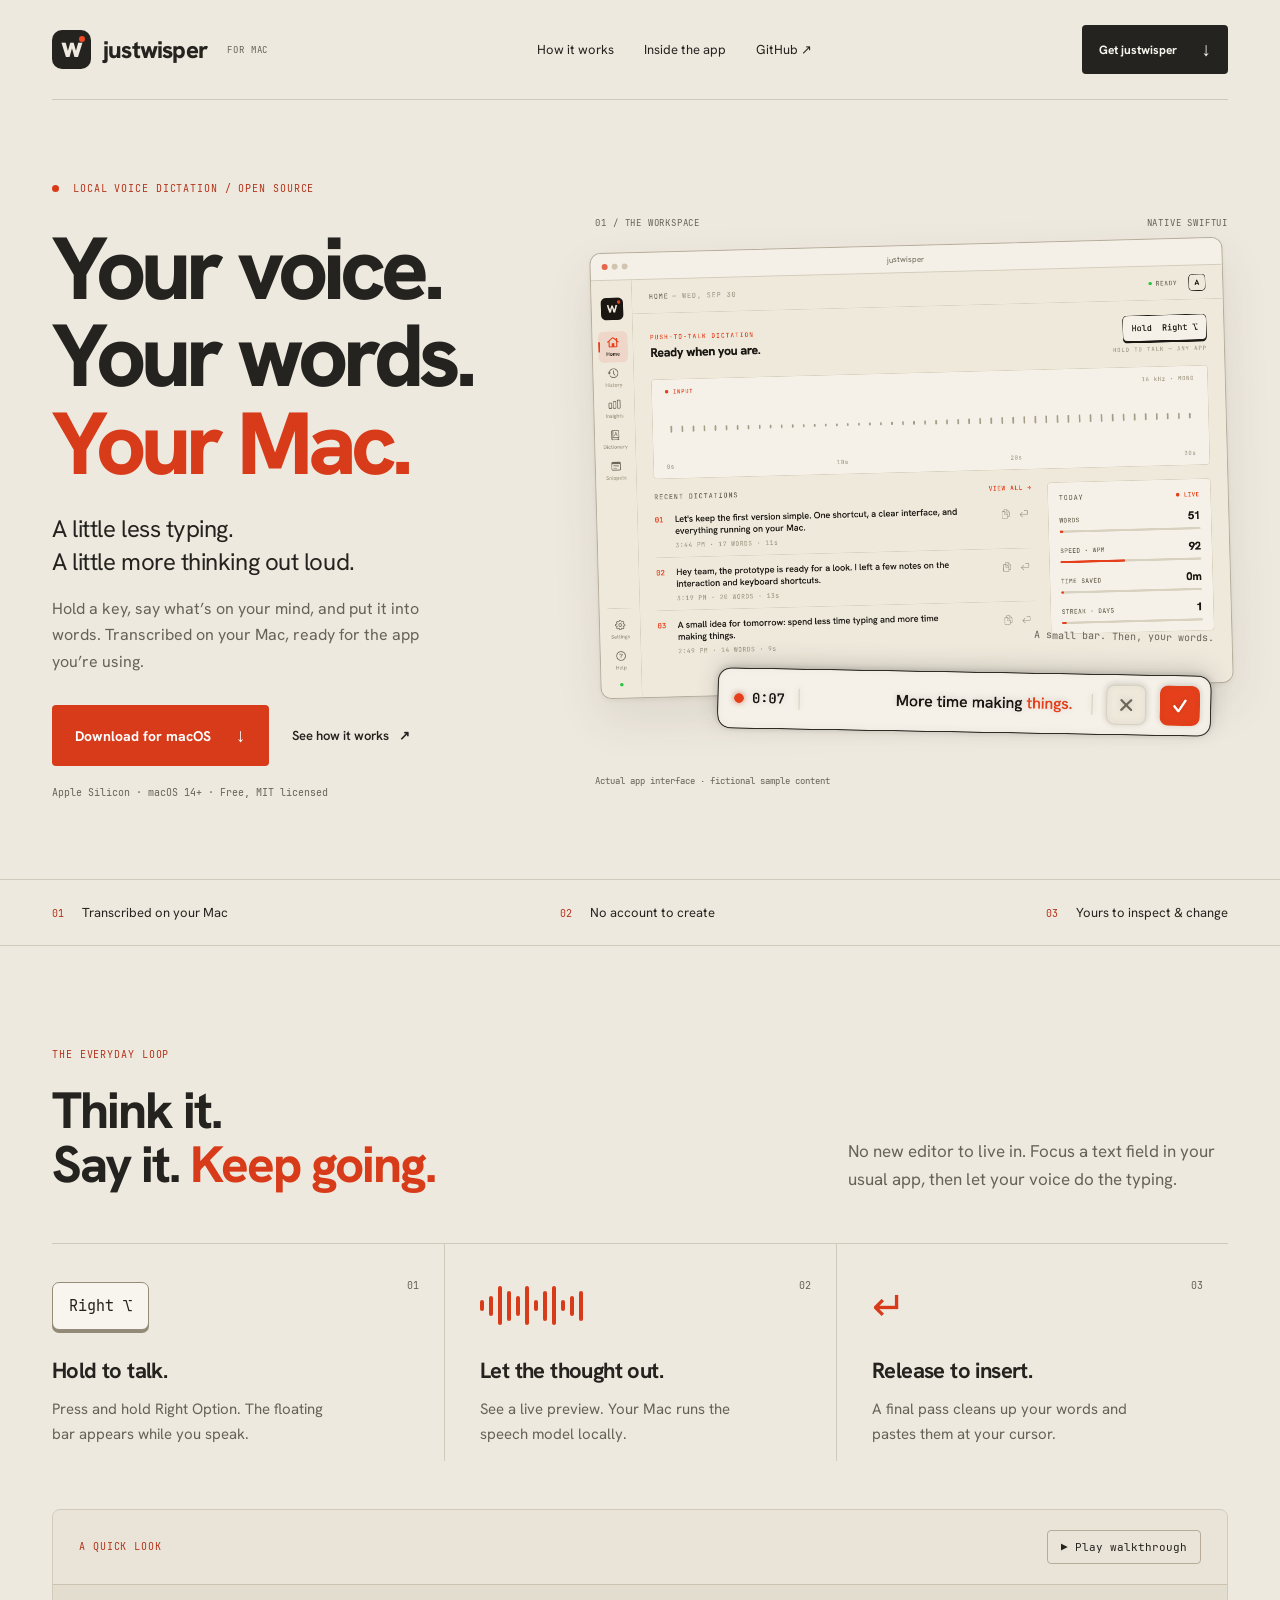
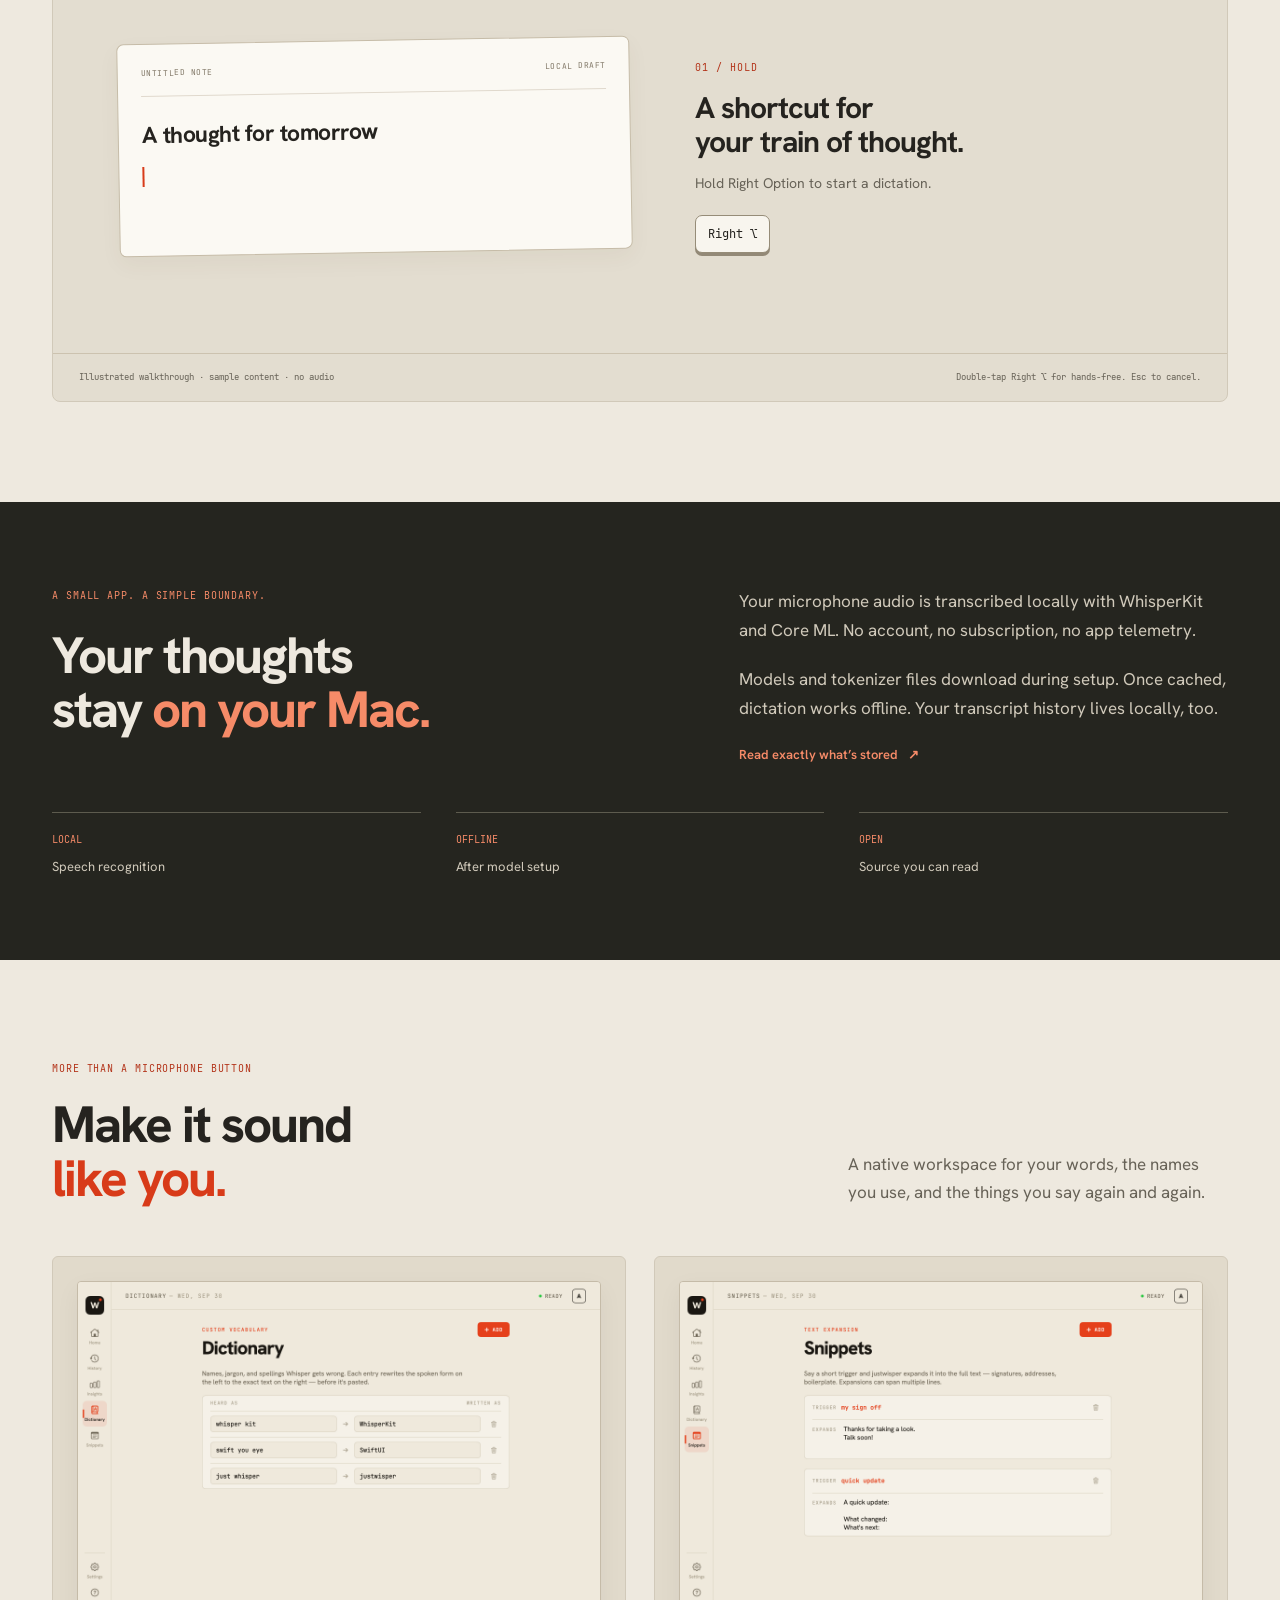
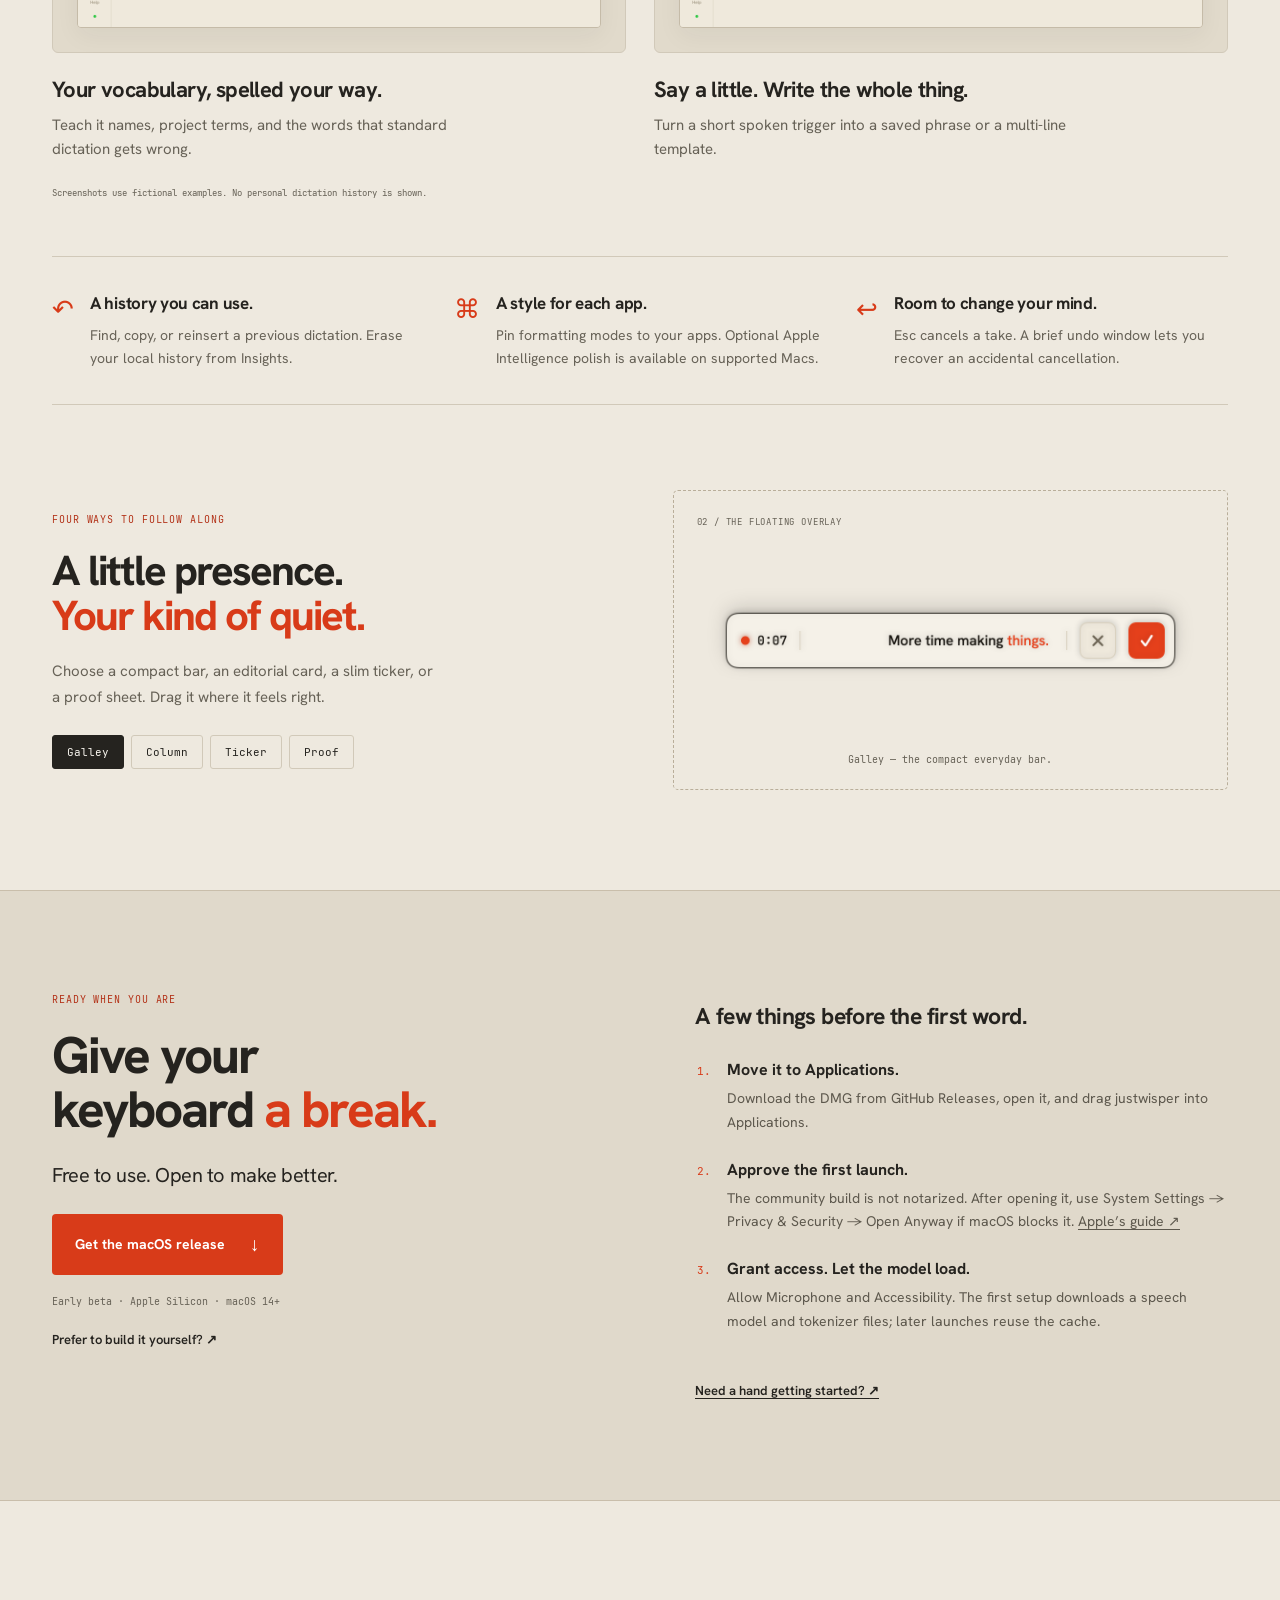
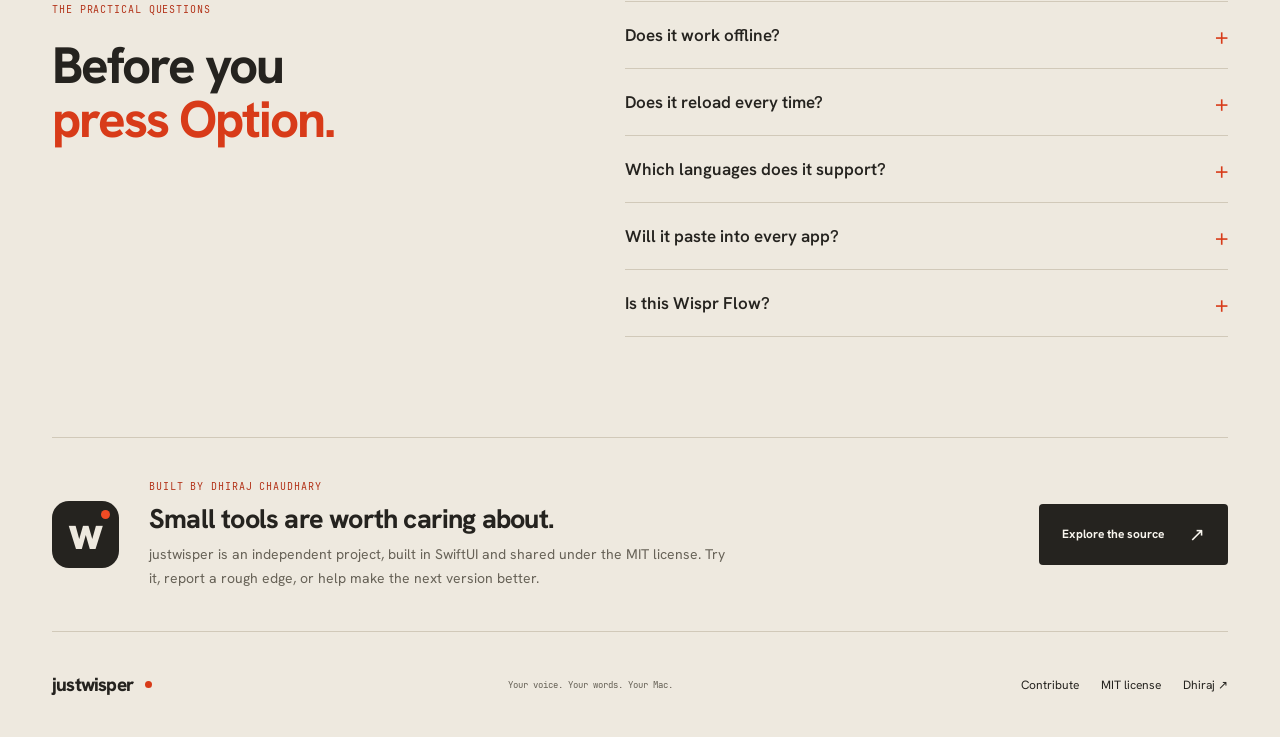
==== commit 1a8f57e5: "Render sharp high-resolution screenshots and prepare beta download links" ====
--- a/site/index.html
+++ b/site/index.html
@@ -34,8 +34,8 @@
     </div>
     <figure class="hero-visual">
       <div class="specimen-label"><span>01 / THE WORKSPACE</span><span>NATIVE SWIFTUI</span></div>
-      <div class="app-frame"><div class="window-top" aria-hidden="true"><i></i><i></i><i></i><span>justwisper</span></div><img src="assets/screenshots/home.png" width="2240" height="1480" alt="The actual justwisper Home screen with a waveform, sample dictations, and local usage statistics." fetchpriority="high"></div>
-      <div class="overlay-float"><span class="annotation">A small bar. Then, your words.</span><img src="assets/screenshots/overlay-galley.png" width="980" height="228" alt="The compact Galley overlay showing a sample dictation."></div>
+      <div class="app-frame"><div class="window-top" aria-hidden="true"><i></i><i></i><i></i><span>justwisper</span></div><img src="assets/screenshots/home.png" width="4480" height="2960" alt="The actual justwisper Home screen with a waveform, sample dictations, and local usage statistics." fetchpriority="high"></div>
+      <div class="overlay-float"><span class="annotation">A small bar. Then, your words.</span><img src="assets/screenshots/overlay-galley.png" width="2120" height="472" alt="The compact Galley overlay showing a sample dictation."></div>
       <figcaption>Actual app interface · fictional sample content</figcaption>
     </figure>
   </section>
@@ -52,7 +52,7 @@
       <div class="demo-stage">
         <div class="demo-note"><div class="note-meta"><span>UNTITLED NOTE</span><span>LOCAL DRAFT</span></div><p class="note-title">A thought for tomorrow</p><p id="demo-text" class="note-text">Less time typing. More time making things.</p><span class="note-cursor" aria-hidden="true"></span></div>
         <div class="demo-callout"><span id="demo-count" class="eyebrow">01 / HOLD</span><h3 id="demo-title">A shortcut for<br>your train of thought.</h3><p id="demo-description">Hold Right Option to start a dictation.</p><kbd id="demo-key">Right ⌥</kbd></div>
-        <img class="demo-overlay" src="assets/screenshots/overlay-galley.png" width="980" height="228" alt="Actual recording overlay, shown with sample text.">
+        <img class="demo-overlay" src="assets/screenshots/overlay-galley.png" width="2120" height="472" alt="Actual recording overlay, shown with sample text.">
       </div>
       <div class="demo-bottom"><span>Illustrated walkthrough · sample content · no audio</span><span>Double-tap Right ⌥ for hands-free. Esc to cancel.</span></div>
     </div>
@@ -61,14 +61,14 @@
   <section class="section shell" id="inside">
     <div class="section-heading"><p class="eyebrow">MORE THAN A MICROPHONE BUTTON</p><h2>Make it sound<br><em>like you.</em></h2><p>A native workspace for your words, the names you use, and the things you say again and again.</p></div>
     <div class="screens-grid">
-      <figure><div class="screen-card"><img src="assets/screenshots/dictionary.png" alt="The Dictionary screen mapping spoken terms to WhisperKit, SwiftUI, and justwisper." width="2240" height="1480" loading="lazy"></div><figcaption><b>Your vocabulary, spelled your way.</b><span>Teach it names, project terms, and the words that standard dictation gets wrong.</span></figcaption></figure>
-      <figure><div class="screen-card"><img src="assets/screenshots/snippets.png" alt="The Snippets screen showing fictional sign-off and status-update expansions." width="2240" height="1480" loading="lazy"></div><figcaption><b>Say a little. Write the whole thing.</b><span>Turn a short spoken trigger into a saved phrase or a multi-line template.</span></figcaption></figure>
+      <figure><div class="screen-card"><img src="assets/screenshots/dictionary.png" alt="The Dictionary screen mapping spoken terms to WhisperKit, SwiftUI, and justwisper." width="4480" height="2960" loading="lazy"></div><figcaption><b>Your vocabulary, spelled your way.</b><span>Teach it names, project terms, and the words that standard dictation gets wrong.</span></figcaption></figure>
+      <figure><div class="screen-card"><img src="assets/screenshots/snippets.png" alt="The Snippets screen showing fictional sign-off and status-update expansions." width="4480" height="2960" loading="lazy"></div><figcaption><b>Say a little. Write the whole thing.</b><span>Turn a short spoken trigger into a saved phrase or a multi-line template.</span></figcaption></figure>
     </div>
     <p class="sample-note">Screenshots use fictional examples. No personal dictation history is shown.</p>
     <div class="feature-lines"><article><span>↶</span><div><h3>A history you can use.</h3><p>Find, copy, or reinsert a previous dictation. Erase your local history from Insights.</p></div></article><article><span>⌘</span><div><h3>A style for each app.</h3><p>Pin formatting modes to your apps. Optional Apple Intelligence polish is available on supported Macs.</p></div></article><article><span>↩</span><div><h3>Room to change your mind.</h3><p>Esc cancels a take. A brief undo window lets you recover an accidental cancellation.</p></div></article></div>
-    <div class="overlay-section"><div><p class="eyebrow">FOUR WAYS TO FOLLOW ALONG</p><h2>A little presence.<br><em>Your kind of quiet.</em></h2><p>Choose a compact bar, an editorial card, a slim ticker, or a proof sheet. Drag it where it feels right.</p><div class="style-controls" role="group" aria-label="Choose an overlay preview"><button type="button" class="active" data-style="galley" aria-pressed="true">Galley</button><button type="button" data-style="column" aria-pressed="false">Column</button><button type="button" data-style="ticker" aria-pressed="false">Ticker</button><button type="button" data-style="proof" aria-pressed="false">Proof</button></div></div><figure class="overlay-specimen"><span class="specimen-label">02 / THE FLOATING OVERLAY</span><img id="style-image" src="assets/screenshots/overlay-galley.png" alt="Galley: a compact floating dictation bar with sample text." width="980" height="228" loading="lazy"><figcaption id="style-description" aria-live="polite">Galley — the compact everyday bar.</figcaption></figure></div>
+    <div class="overlay-section"><div><p class="eyebrow">FOUR WAYS TO FOLLOW ALONG</p><h2>A little presence.<br><em>Your kind of quiet.</em></h2><p>Choose a compact bar, an editorial card, a slim ticker, or a proof sheet. Drag it where it feels right.</p><div class="style-controls" role="group" aria-label="Choose an overlay preview"><button type="button" class="active" data-style="galley" aria-pressed="true">Galley</button><button type="button" data-style="column" aria-pressed="false">Column</button><button type="button" data-style="ticker" aria-pressed="false">Ticker</button><button type="button" data-style="proof" aria-pressed="false">Proof</button></div></div><figure class="overlay-specimen"><span class="specimen-label">02 / THE FLOATING OVERLAY</span><img id="style-image" src="assets/screenshots/overlay-galley.png" alt="Galley: a compact floating dictation bar with sample text." width="2120" height="472" loading="lazy"><figcaption id="style-description" aria-live="polite">Galley — the compact everyday bar.</figcaption></figure></div>
   </section>
-  <section class="download-section section" id="download"><div class="shell download-grid"><div><p class="eyebrow">READY WHEN YOU ARE</p><h2>Give your<br>keyboard <em>a break.</em></h2><p class="intro">Free to use. Open to make better.</p><a class="button orange" href="https://github.com/dhirajcdry/justwisper/releases/latest">Get the macOS release <span>↓</span></a><p class="fine">Early release · Apple Silicon · macOS 14+</p><a class="text-link" href="https://github.com/dhirajcdry/justwisper#build-from-source">Prefer to build it yourself? ↗</a></div><div class="install"><h3>A few things before the first word.</h3><ol><li><b>Move it to Applications.</b><span>Download the DMG from GitHub Releases, open it, and drag justwisper into Applications.</span></li><li><b>Approve the first launch.</b><span>The community build is not notarized. After opening it, use System Settings → Privacy &amp; Security → Open Anyway if macOS blocks it. <a href="https://support.apple.com/en-us/102445">Apple’s guide ↗</a></span></li><li><b>Grant access. Let the model load.</b><span>Allow Microphone and Accessibility. The first setup downloads a speech model and tokenizer files; later launches reuse the cache.</span></li></ol><a class="text-link" href="https://github.com/dhirajcdry/justwisper/blob/main/docs/TROUBLESHOOTING.md">Need a hand getting started? ↗</a></div></div></section>
+  <section class="download-section section" id="download"><div class="shell download-grid"><div><p class="eyebrow">READY WHEN YOU ARE</p><h2>Give your<br>keyboard <em>a break.</em></h2><p class="intro">Free to use. Open to make better.</p><a class="button orange" href="https://github.com/dhirajcdry/justwisper/releases/tag/v0.2.0">Get the macOS release <span>↓</span></a><p class="fine">Early beta · Apple Silicon · macOS 14+</p><a class="text-link" href="https://github.com/dhirajcdry/justwisper#build-from-source">Prefer to build it yourself? ↗</a></div><div class="install"><h3>A few things before the first word.</h3><ol><li><b>Move it to Applications.</b><span>Download the DMG from GitHub Releases, open it, and drag justwisper into Applications.</span></li><li><b>Approve the first launch.</b><span>The community build is not notarized. After opening it, use System Settings → Privacy &amp; Security → Open Anyway if macOS blocks it. <a href="https://support.apple.com/en-us/102445">Apple’s guide ↗</a></span></li><li><b>Grant access. Let the model load.</b><span>Allow Microphone and Accessibility. The first setup downloads a speech model and tokenizer files; later launches reuse the cache.</span></li></ol><a class="text-link" href="https://github.com/dhirajcdry/justwisper/blob/main/docs/TROUBLESHOOTING.md">Need a hand getting started? ↗</a></div></div></section>
   <section class="section shell faq-section"><div><p class="eyebrow">THE PRACTICAL QUESTIONS</p><h2>Before you<br><em>press Option.</em></h2></div><div class="faq"><details><summary>Does it work offline?</summary><p>Yes, after the selected model and tokenizer files finish downloading. Choosing a model you haven’t used before needs internet again. Transcription itself runs on your Mac.</p></details><details><summary>Does it reload every time?</summary><p>After a full quit, the model loads back into memory from disk. Closing the window keeps the menu-bar app and model available. Cached model files don’t need downloading again.</p></details><details><summary>Which languages does it support?</summary><p>Tiny, Base, and Small are English models. The Turbo option is multilingual. Accuracy and speed depend on your model, language, microphone, and Mac.</p></details><details><summary>Will it paste into every app?</summary><p>It uses macOS Accessibility, with a clipboard-based paste fallback. Most ordinary text fields work; secure fields and some apps may block insertion. Your completed transcript remains available to copy from History.</p></details><details><summary>Is this Wispr Flow?</summary><p>No. justwisper is an independent, open-source project inspired by the convenience of push-to-talk dictation. It is not affiliated with Wispr Flow, Apple, or OpenAI.</p></details></div></section>
   <section class="maker shell"><div class="mark large" aria-hidden="true">w<i></i></div><div><p class="eyebrow">BUILT BY DHIRAJ CHAUDHARY</p><h2>Small tools are worth caring about.</h2><p>justwisper is an independent project, built in SwiftUI and shared under the MIT license. Try it, report a rough edge, or help make the next version better.</p></div><a class="button" href="https://github.com/dhirajcdry/justwisper">Explore the source <span>↗</span></a></section>
 </main>
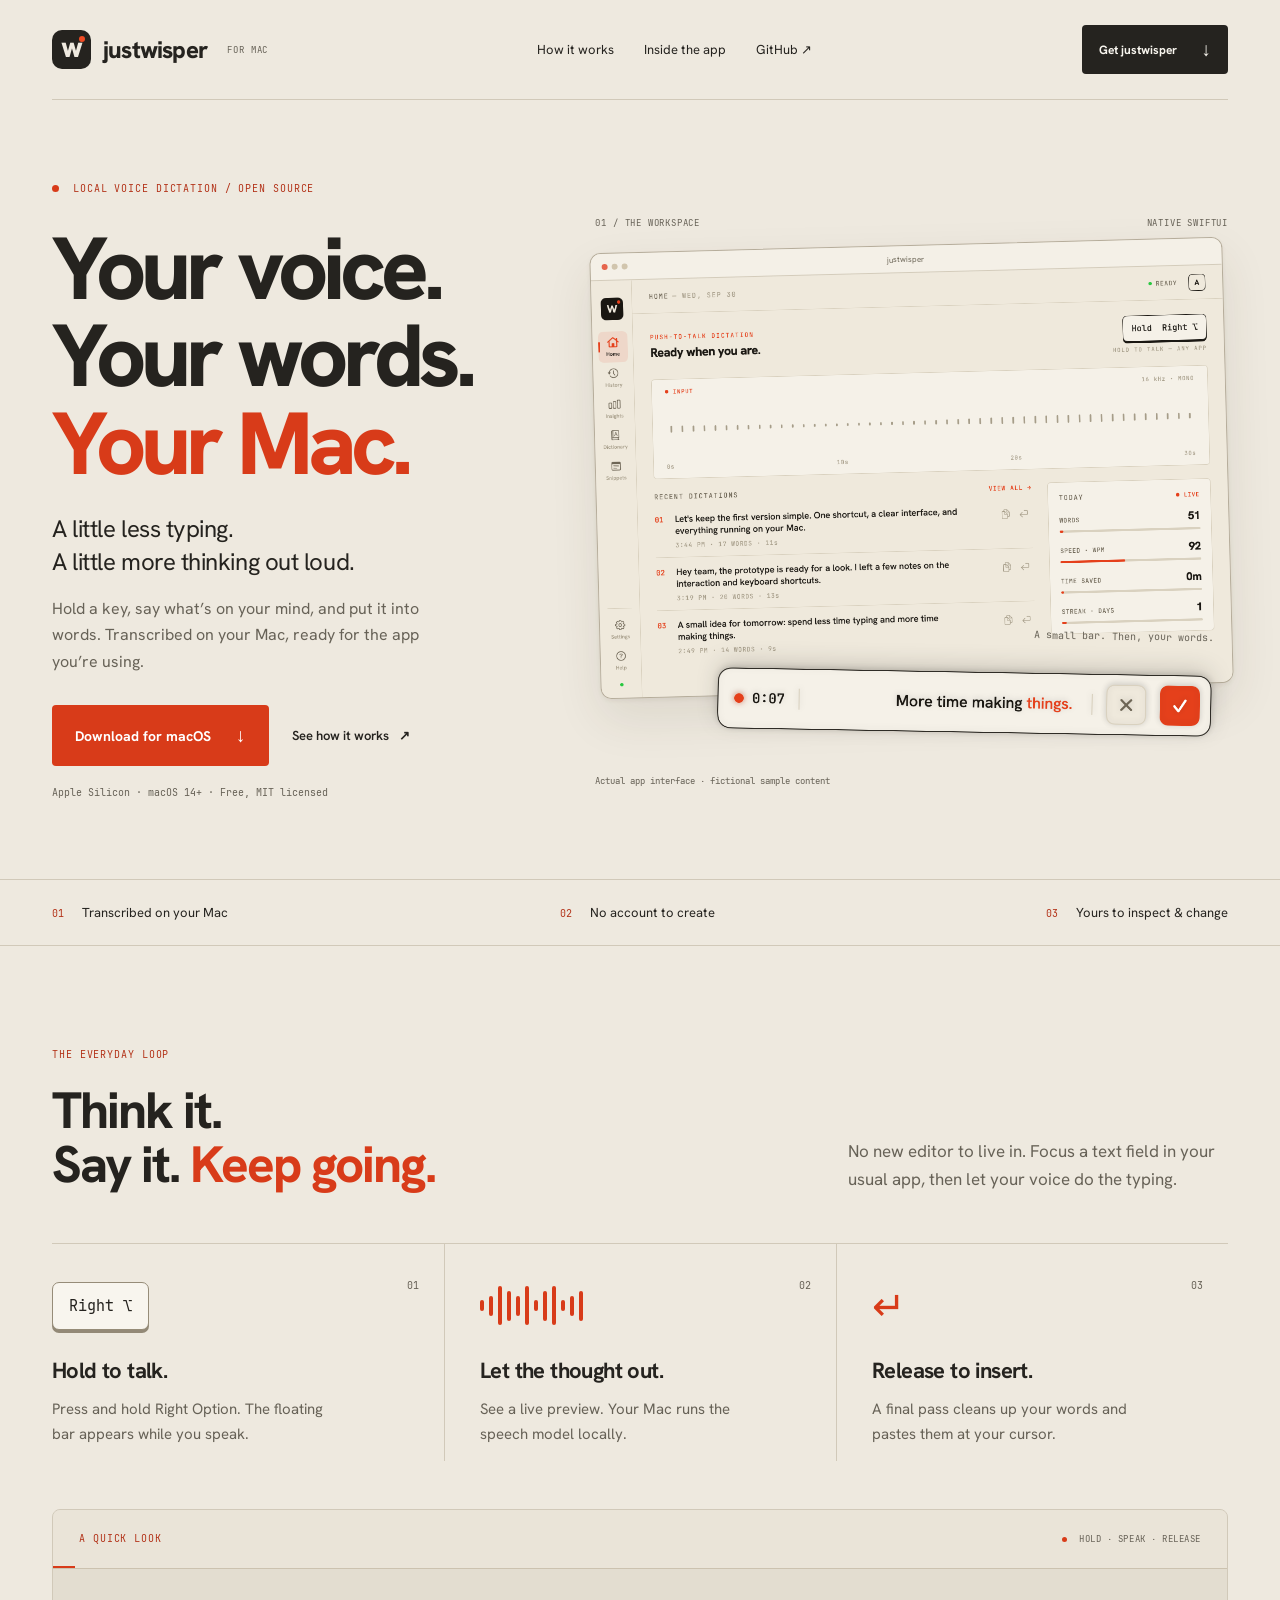
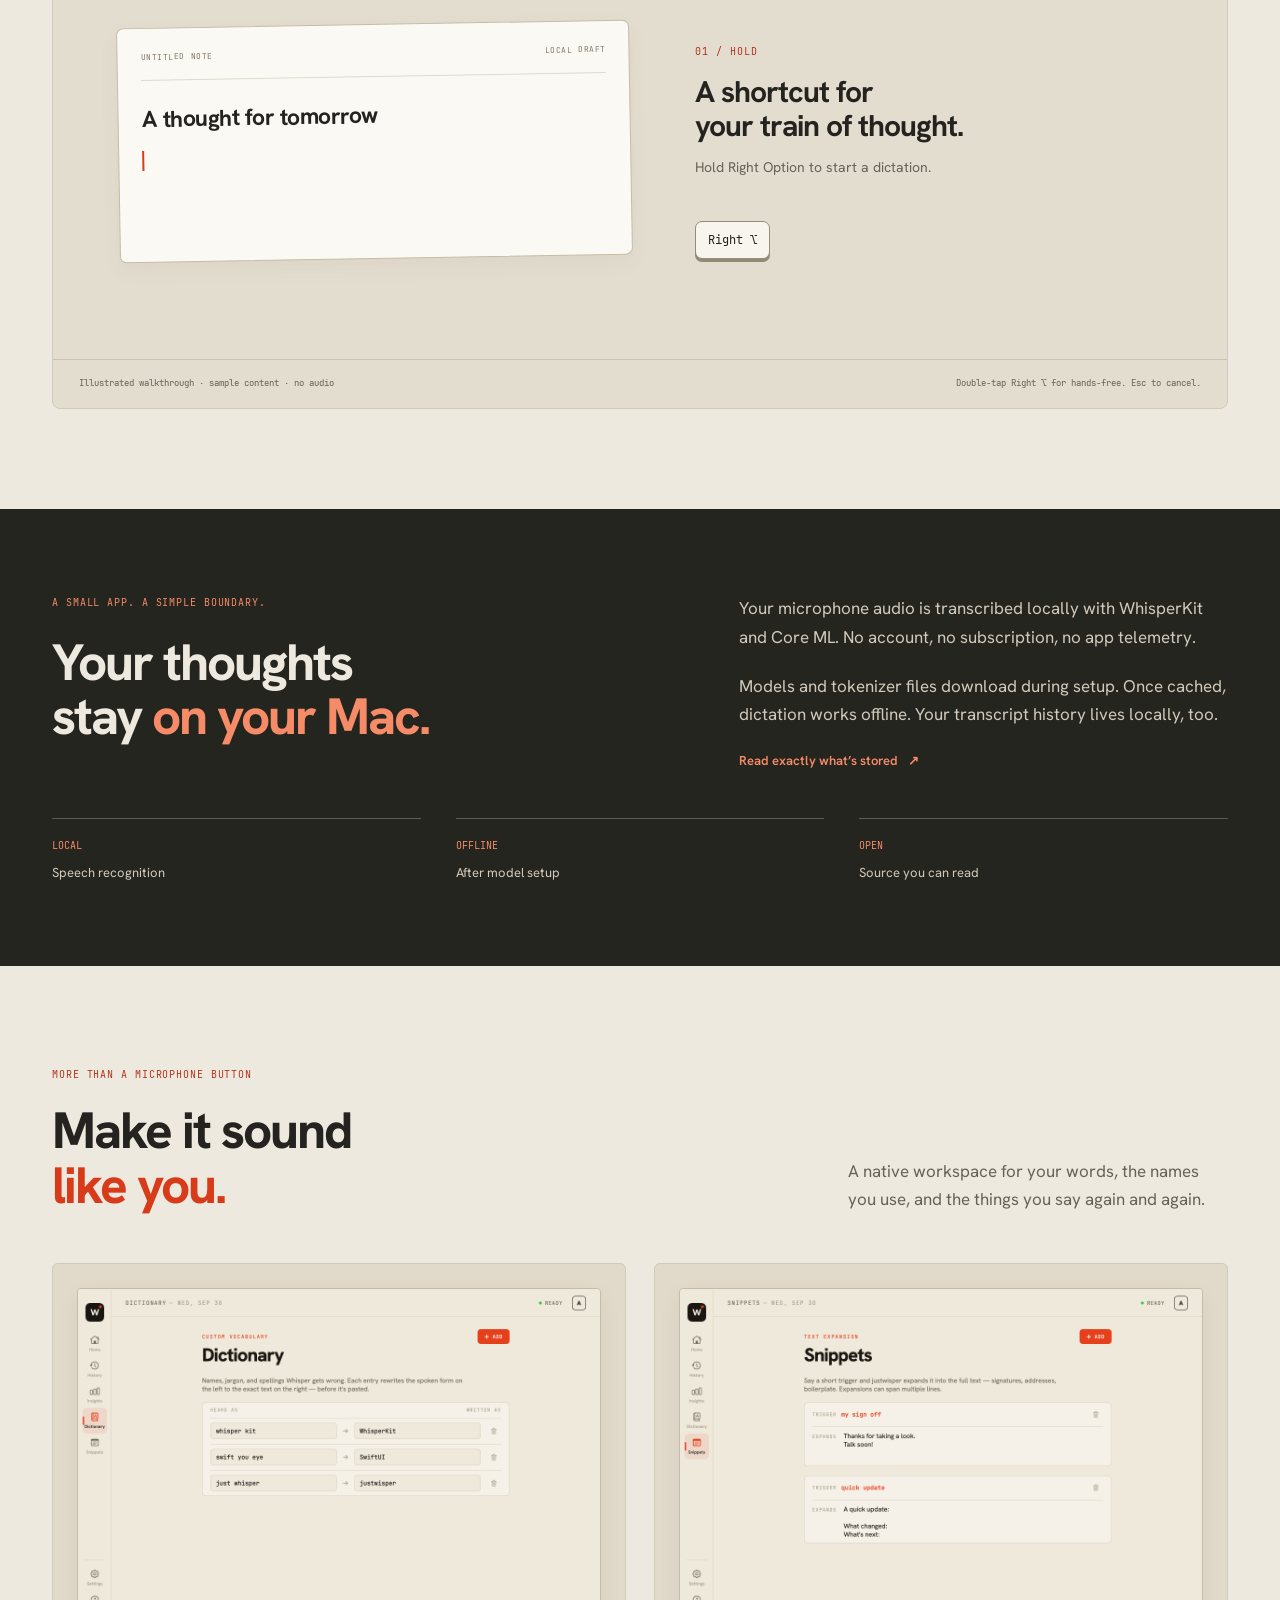
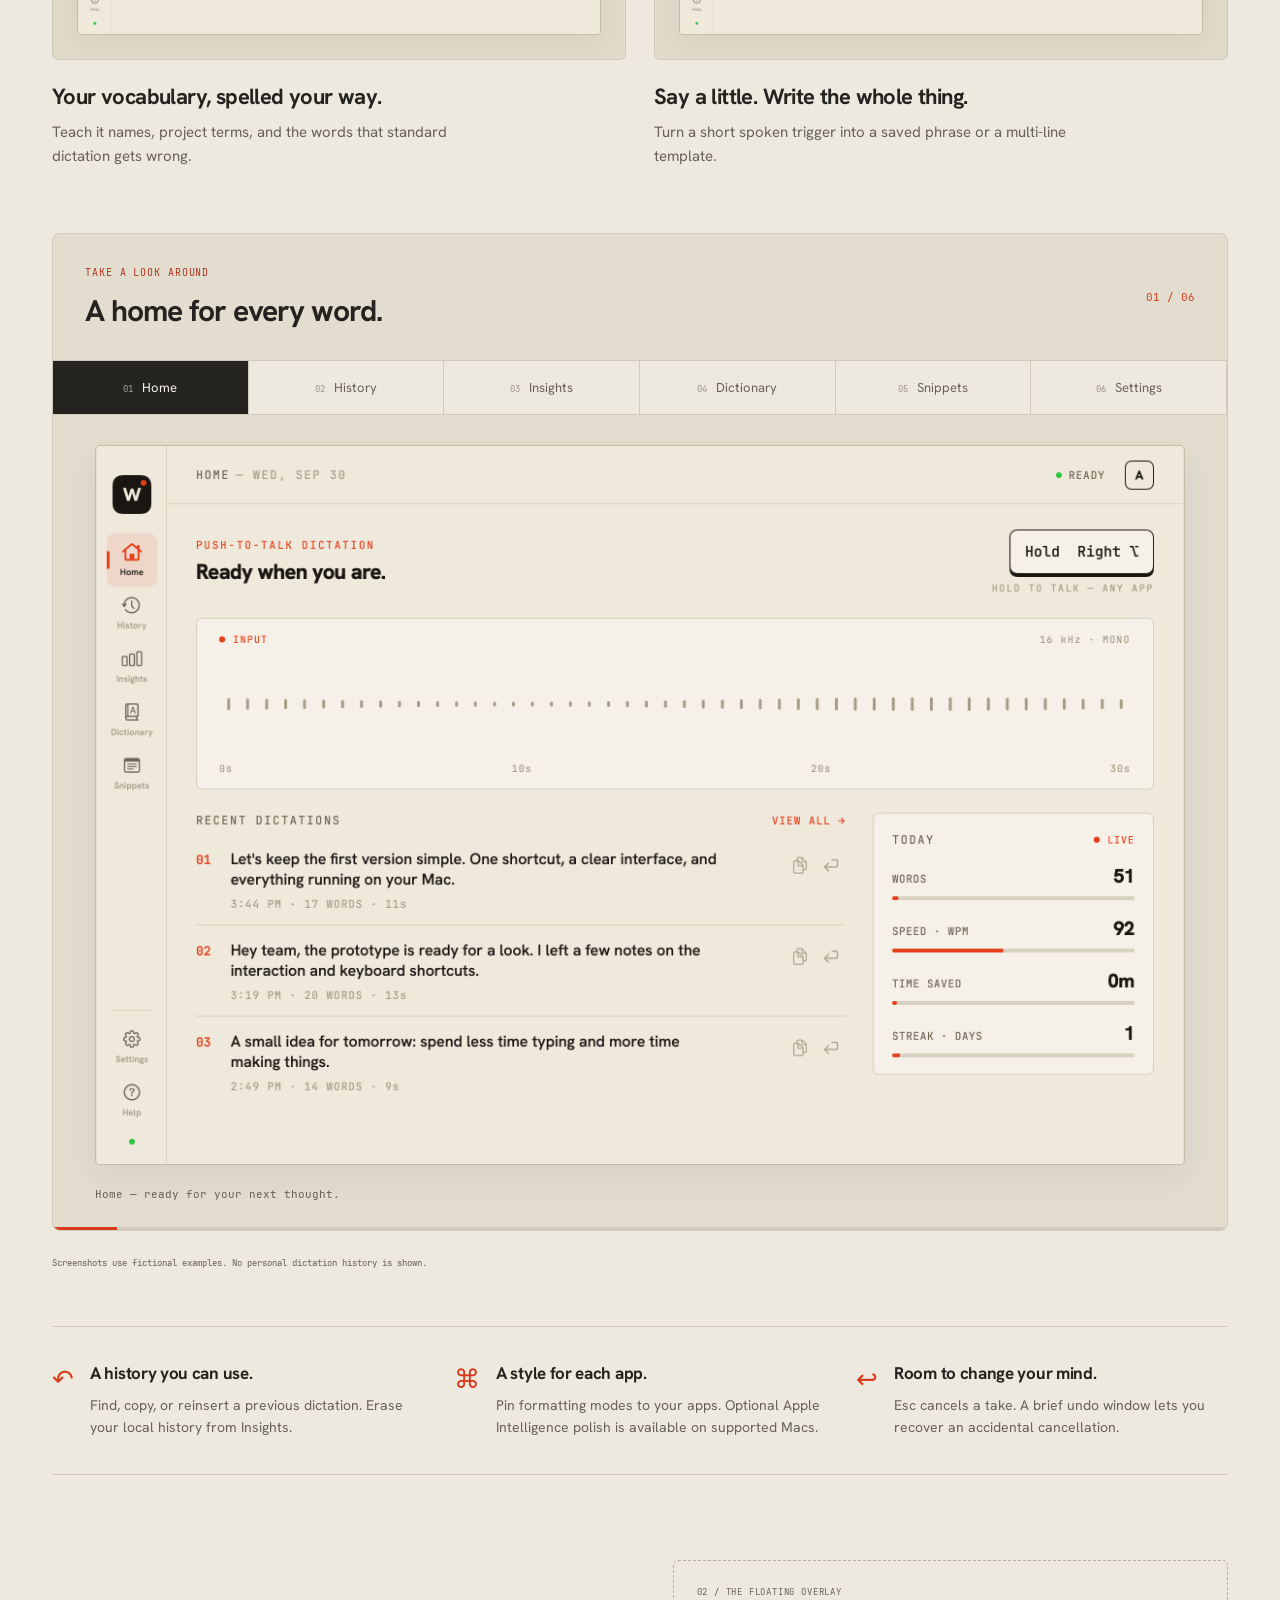
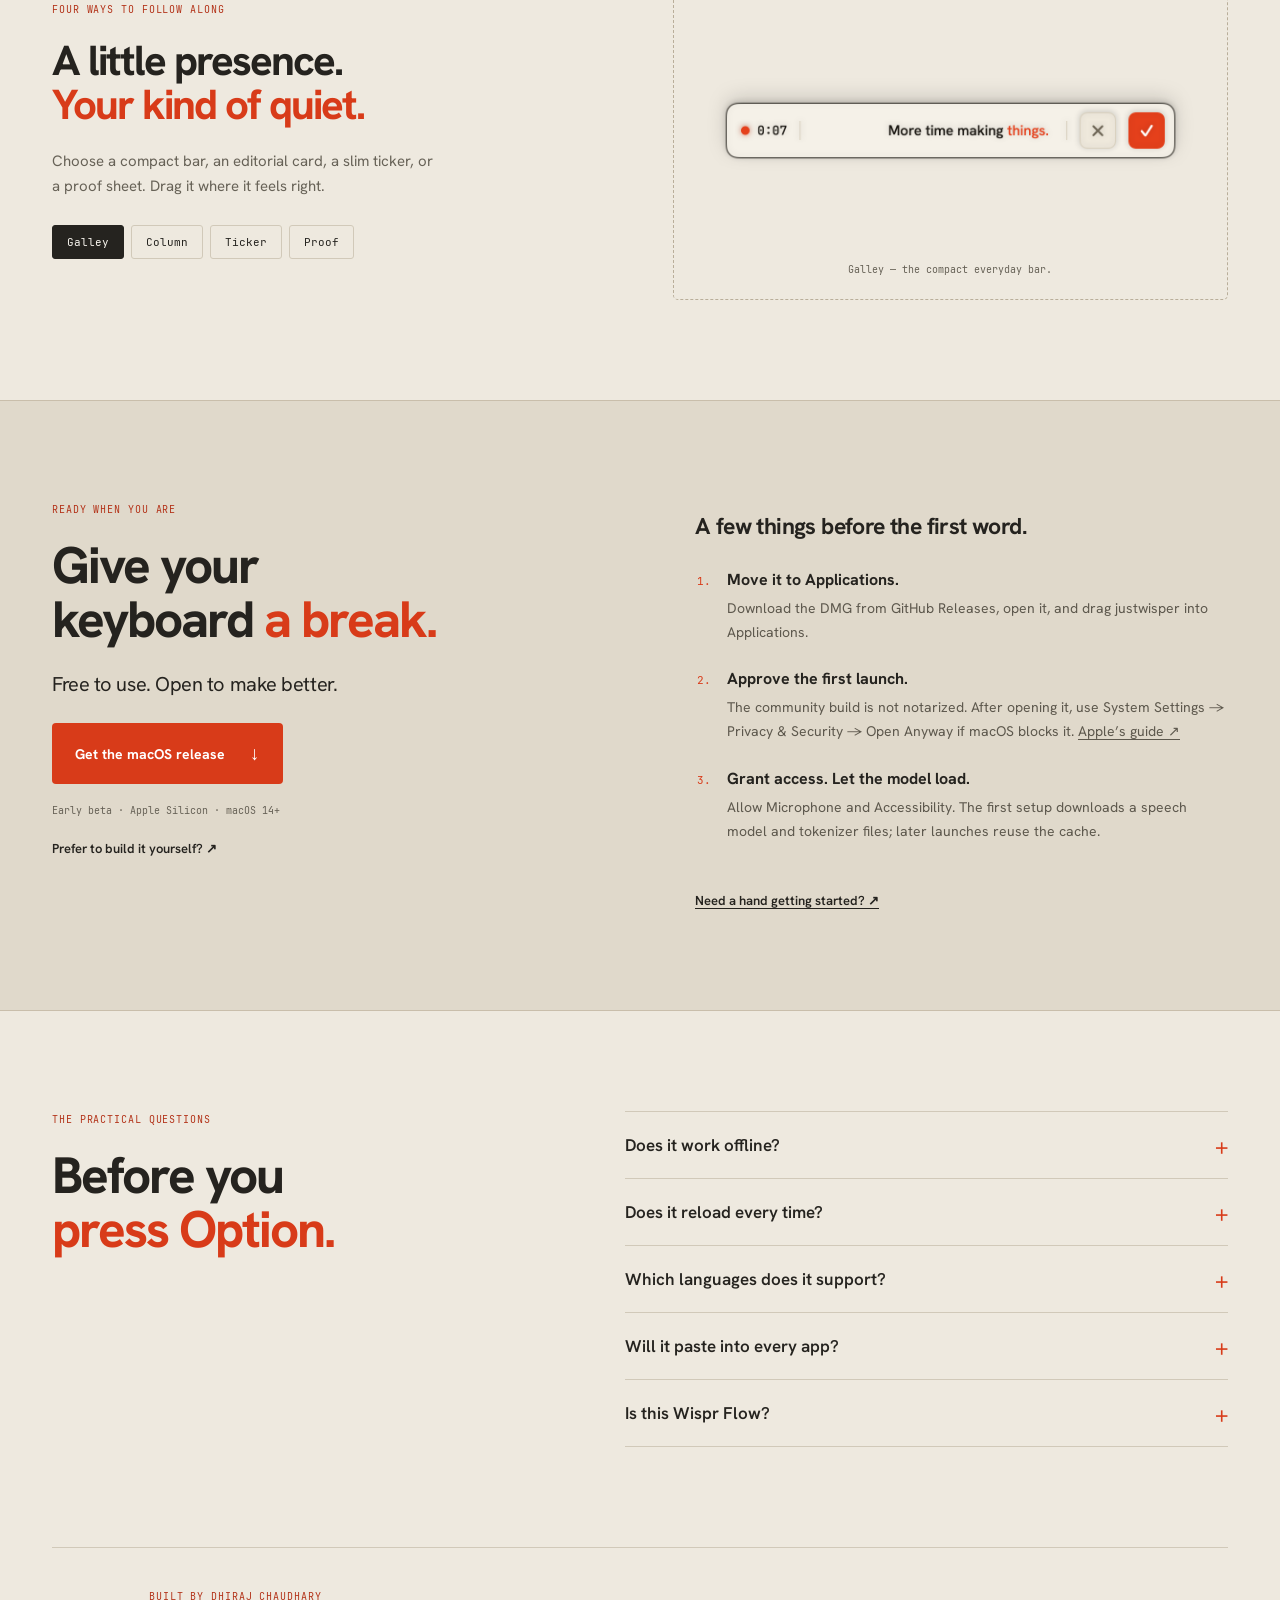
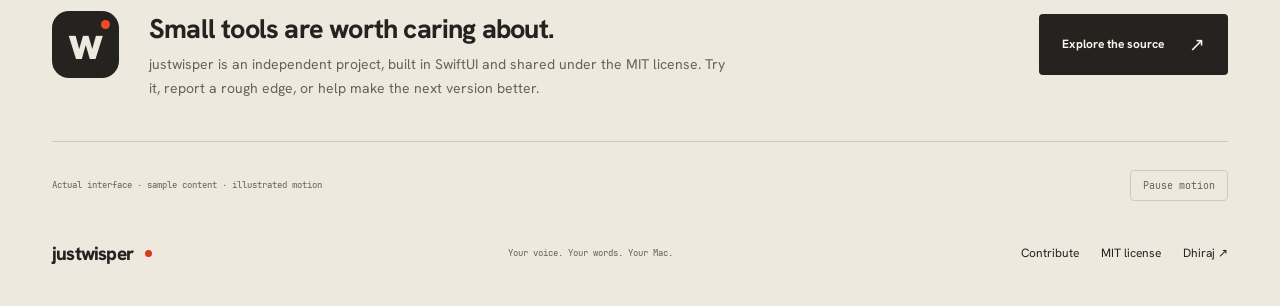
==== commit bb3c5986: "Add automatic walkthrough, six-view app tour, and restrained motion" ====
--- a/site/index.html
+++ b/site/index.html
@@ -48,9 +48,9 @@
       <article><span class="step-number">03</span><span class="done-glyph" aria-hidden="true">↵</span><h3>Release to insert.</h3><p>A final pass cleans up your words and pastes them at your cursor.</p></article>
     </div>
     <div class="walkthrough" id="walkthrough" data-step="0">
-      <div class="walkthrough-top"><span class="eyebrow">A QUICK LOOK</span><button id="play-demo" type="button" class="play-button">▶ Play walkthrough</button></div>
+      <div class="walkthrough-top"><span class="eyebrow">A QUICK LOOK</span><span class="auto-label"><span class="dot"></span> HOLD · SPEAK · RELEASE</span></div>
       <div class="demo-stage">
-        <div class="demo-note"><div class="note-meta"><span>UNTITLED NOTE</span><span>LOCAL DRAFT</span></div><p class="note-title">A thought for tomorrow</p><p id="demo-text" class="note-text">Less time typing. More time making things.</p><span class="note-cursor" aria-hidden="true"></span></div>
+        <div class="demo-note"><div class="note-meta"><span>UNTITLED NOTE</span><span>LOCAL DRAFT</span></div><p class="note-title">A thought for tomorrow</p><p id="demo-text" class="note-text">More time making things.</p><span class="note-cursor" aria-hidden="true"></span></div>
         <div class="demo-callout"><span id="demo-count" class="eyebrow">01 / HOLD</span><h3 id="demo-title">A shortcut for<br>your train of thought.</h3><p id="demo-description">Hold Right Option to start a dictation.</p><kbd id="demo-key">Right ⌥</kbd></div>
         <img class="demo-overlay" src="assets/screenshots/overlay-galley.png" width="2120" height="472" alt="Actual recording overlay, shown with sample text.">
       </div>
@@ -64,14 +64,19 @@
       <figure><div class="screen-card"><img src="assets/screenshots/dictionary.png" alt="The Dictionary screen mapping spoken terms to WhisperKit, SwiftUI, and justwisper." width="4480" height="2960" loading="lazy"></div><figcaption><b>Your vocabulary, spelled your way.</b><span>Teach it names, project terms, and the words that standard dictation gets wrong.</span></figcaption></figure>
       <figure><div class="screen-card"><img src="assets/screenshots/snippets.png" alt="The Snippets screen showing fictional sign-off and status-update expansions." width="4480" height="2960" loading="lazy"></div><figcaption><b>Say a little. Write the whole thing.</b><span>Turn a short spoken trigger into a saved phrase or a multi-line template.</span></figcaption></figure>
     </div>
+    <div class="app-tour" id="app-tour">
+      <div class="tour-heading"><div><p class="eyebrow">TAKE A LOOK AROUND</p><h3>A home for every word.</h3></div><span class="tour-counter" id="tour-counter">01 / 06</span></div>
+      <div class="tour-controls" role="group" aria-label="Explore app screens"><button type="button" data-view="home" aria-pressed="true" class="active"><span>01</span>Home</button><button type="button" data-view="history" aria-pressed="false" class=""><span>02</span>History</button><button type="button" data-view="insights" aria-pressed="false" class=""><span>03</span>Insights</button><button type="button" data-view="dictionary" aria-pressed="false" class=""><span>04</span>Dictionary</button><button type="button" data-view="snippets" aria-pressed="false" class=""><span>05</span>Snippets</button><button type="button" data-view="settings" aria-pressed="false" class=""><span>06</span>Settings</button></div><figure class="tour-preview"><img id="tour-image" src="assets/screenshots/home.png" width="4480" height="2960" loading="lazy" alt="Home workspace with fictional dictations."><figcaption id="tour-description">Home — ready for your next thought.</figcaption></figure><div class="tour-progress" aria-hidden="true"><i></i></div>
+    </div>
     <p class="sample-note">Screenshots use fictional examples. No personal dictation history is shown.</p>
     <div class="feature-lines"><article><span>↶</span><div><h3>A history you can use.</h3><p>Find, copy, or reinsert a previous dictation. Erase your local history from Insights.</p></div></article><article><span>⌘</span><div><h3>A style for each app.</h3><p>Pin formatting modes to your apps. Optional Apple Intelligence polish is available on supported Macs.</p></div></article><article><span>↩</span><div><h3>Room to change your mind.</h3><p>Esc cancels a take. A brief undo window lets you recover an accidental cancellation.</p></div></article></div>
-    <div class="overlay-section"><div><p class="eyebrow">FOUR WAYS TO FOLLOW ALONG</p><h2>A little presence.<br><em>Your kind of quiet.</em></h2><p>Choose a compact bar, an editorial card, a slim ticker, or a proof sheet. Drag it where it feels right.</p><div class="style-controls" role="group" aria-label="Choose an overlay preview"><button type="button" class="active" data-style="galley" aria-pressed="true">Galley</button><button type="button" data-style="column" aria-pressed="false">Column</button><button type="button" data-style="ticker" aria-pressed="false">Ticker</button><button type="button" data-style="proof" aria-pressed="false">Proof</button></div></div><figure class="overlay-specimen"><span class="specimen-label">02 / THE FLOATING OVERLAY</span><img id="style-image" src="assets/screenshots/overlay-galley.png" alt="Galley: a compact floating dictation bar with sample text." width="2120" height="472" loading="lazy"><figcaption id="style-description" aria-live="polite">Galley — the compact everyday bar.</figcaption></figure></div>
+    <div class="overlay-section"><div><p class="eyebrow">FOUR WAYS TO FOLLOW ALONG</p><h2>A little presence.<br><em>Your kind of quiet.</em></h2><p>Choose a compact bar, an editorial card, a slim ticker, or a proof sheet. Drag it where it feels right.</p><div class="style-controls" role="group" aria-label="Choose an overlay preview"><button type="button" class="active" data-style="galley" aria-pressed="true">Galley</button><button type="button" data-style="column" aria-pressed="false">Column</button><button type="button" data-style="ticker" aria-pressed="false">Ticker</button><button type="button" data-style="proof" aria-pressed="false">Proof</button></div></div><figure class="overlay-specimen"><span class="specimen-label">02 / THE FLOATING OVERLAY</span><img id="style-image" src="assets/screenshots/overlay-galley.png" alt="Galley: a compact floating dictation bar with sample text." width="2120" height="472" loading="lazy"><figcaption id="style-description">Galley — the compact everyday bar.</figcaption></figure></div>
   </section>
   <section class="download-section section" id="download"><div class="shell download-grid"><div><p class="eyebrow">READY WHEN YOU ARE</p><h2>Give your<br>keyboard <em>a break.</em></h2><p class="intro">Free to use. Open to make better.</p><a class="button orange" href="https://github.com/dhirajcdry/justwisper/releases/tag/v0.2.0">Get the macOS release <span>↓</span></a><p class="fine">Early beta · Apple Silicon · macOS 14+</p><a class="text-link" href="https://github.com/dhirajcdry/justwisper#build-from-source">Prefer to build it yourself? ↗</a></div><div class="install"><h3>A few things before the first word.</h3><ol><li><b>Move it to Applications.</b><span>Download the DMG from GitHub Releases, open it, and drag justwisper into Applications.</span></li><li><b>Approve the first launch.</b><span>The community build is not notarized. After opening it, use System Settings → Privacy &amp; Security → Open Anyway if macOS blocks it. <a href="https://support.apple.com/en-us/102445">Apple’s guide ↗</a></span></li><li><b>Grant access. Let the model load.</b><span>Allow Microphone and Accessibility. The first setup downloads a speech model and tokenizer files; later launches reuse the cache.</span></li></ol><a class="text-link" href="https://github.com/dhirajcdry/justwisper/blob/main/docs/TROUBLESHOOTING.md">Need a hand getting started? ↗</a></div></div></section>
   <section class="section shell faq-section"><div><p class="eyebrow">THE PRACTICAL QUESTIONS</p><h2>Before you<br><em>press Option.</em></h2></div><div class="faq"><details><summary>Does it work offline?</summary><p>Yes, after the selected model and tokenizer files finish downloading. Choosing a model you haven’t used before needs internet again. Transcription itself runs on your Mac.</p></details><details><summary>Does it reload every time?</summary><p>After a full quit, the model loads back into memory from disk. Closing the window keeps the menu-bar app and model available. Cached model files don’t need downloading again.</p></details><details><summary>Which languages does it support?</summary><p>Tiny, Base, and Small are English models. The Turbo option is multilingual. Accuracy and speed depend on your model, language, microphone, and Mac.</p></details><details><summary>Will it paste into every app?</summary><p>It uses macOS Accessibility, with a clipboard-based paste fallback. Most ordinary text fields work; secure fields and some apps may block insertion. Your completed transcript remains available to copy from History.</p></details><details><summary>Is this Wispr Flow?</summary><p>No. justwisper is an independent, open-source project inspired by the convenience of push-to-talk dictation. It is not affiliated with Wispr Flow, Apple, or OpenAI.</p></details></div></section>
   <section class="maker shell"><div class="mark large" aria-hidden="true">w<i></i></div><div><p class="eyebrow">BUILT BY DHIRAJ CHAUDHARY</p><h2>Small tools are worth caring about.</h2><p>justwisper is an independent project, built in SwiftUI and shared under the MIT license. Try it, report a rough edge, or help make the next version better.</p></div><a class="button" href="https://github.com/dhirajcdry/justwisper">Explore the source <span>↗</span></a></section>
 </main>
+<div class="motion-toolbar shell"><span>Actual interface · sample content · illustrated motion</span><button type="button" id="motion-toggle" aria-pressed="false">Pause motion</button></div>
 <footer class="shell"><a class="brand" href="#">justwisper<span class="dot"></span></a><p>Your voice. Your words. Your Mac.</p><div><a href="https://github.com/dhirajcdry/justwisper/blob/main/CONTRIBUTING.md">Contribute</a><a href="https://github.com/dhirajcdry/justwisper/blob/main/LICENSE">MIT license</a><a href="https://github.com/dhirajcdry">Dhiraj ↗</a></div></footer>
 </body>
 </html>
--- a/site/style.css
+++ b/site/style.css
@@ -3,3 +3,8 @@
 @media(min-width:1500px){.hero h1{font-size:100px}.hero{gap:70px}}@media(max-width:1100px){.shell{width:calc(100% - 64px)}.hero{gap:28px;padding-top:60px}.hero h1{font-size:76px;letter-spacing:-4px}.edition{display:none}.hero-visual{padding-bottom:70px}.overlay-float{bottom:16px}.overlay-float .annotation{font-size:8px}.actions{gap:16px}.hero .button{font-size:12px;padding:15px}.hero .text-link{font-size:12px}.section-heading{column-gap:60px}.demo-stage{gap:35px;padding:45px 35px 90px}.demo-overlay{left:25px;width:50%}.privacy-layout,.download-grid{column-gap:55px}.feature-lines{gap:20px}.overlay-section{gap:35px}.maker{grid-template-columns:auto 1fr}.maker>.button{grid-column:2;justify-self:start}.navigation nav{gap:18px}.overlay-section h2{font-size:36px}}
 @media(max-width:760px){.shell{width:calc(100% - 40px)}.navigation{height:78px}.navigation nav{display:none}.brand{font-size:21px}.navigation .button{font-size:11px;padding:9px 12px;gap:12px}.hero{grid-template-columns:1fr;padding-top:43px;padding-bottom:35px;gap:35px}.hero h1{font-size:74px;letter-spacing:-4px;margin-top:21px}.hero .intro{font-size:22px}.hero-detail{max-width:410px}.hero-visual{max-width:570px;width:100%;margin:0 auto;padding-bottom:83px}.hero .actions{gap:22px}.hero-visual .specimen-label{font-size:8px}.overlay-float{right:-8px;bottom:18px;width:85%}.principles .shell{flex-direction:column;gap:17px;padding-block:25px}.principles span{font-size:13px}.section{padding-block:60px}.section-heading{grid-template-columns:1fr;gap:20px;margin-bottom:34px}.section-heading>.eyebrow{margin-bottom:0}.section-heading>p:last-child{justify-self:start;font-size:16px;max-width:440px}h2{font-size:42px}.steps{grid-template-columns:1fr;margin-bottom:35px}.steps article{padding:26px 0 25px;display:grid;grid-template-columns:110px 1fr;column-gap:20px}.steps article+article{border-left:0;border-top:1px solid var(--line);padding-left:0}.steps article>kbd,.steps article>.mini-wave,.steps article>.done-glyph{grid-row:1/3;align-self:center;justify-self:start;font-size:12px}.steps .step-number{right:0;top:30px}.steps h3{margin:0 25px 8px 0;font-size:20px}.steps p{font-size:14px}.demo-stage{grid-template-columns:1fr;gap:25px;padding:28px 22px 25px}.demo-note{min-height:200px}.demo-callout{padding-top:6px;padding-bottom:10px;min-height:165px}.demo-callout h3{font-size:26px;max-width:280px}.demo-callout p{max-width:100%;margin-bottom:13px}.demo-callout kbd{position:absolute;right:22px;bottom:32px;font-size:10px}.demo-callout h3 br{display:none}.demo-overlay{left:16px;width:calc(100% - 32px);bottom:auto;top:170px}.walkthrough-top{padding:16px}.play-button{font-size:9px;padding:8px}.demo-bottom{flex-direction:column;padding:15px 20px;font-size:8px;gap:7px}.privacy-section{padding-block:55px}.privacy-layout{grid-template-columns:1fr;gap:27px}.privacy-copy p{font-size:16px}.privacy-facts{margin-top:0;gap:18px}.privacy-facts span{font-size:11px;line-height:1.5}.screens-grid{grid-template-columns:1fr;gap:34px}.screen-card{padding:17px}.screens-grid b{font-size:21px}.screens-grid figcaption{padding-top:18px}.feature-lines{grid-template-columns:1fr;padding-block:28px;gap:26px;margin-top:34px}.overlay-section{grid-template-columns:1fr;margin-top:50px;gap:30px}.overlay-section h2{font-size:37px}.overlay-specimen{min-height:260px}.download-grid{grid-template-columns:1fr;gap:37px}.install{border-top:1px solid #c9beab;padding-top:30px}.install h3{font-size:22px}.faq-section{grid-template-columns:1fr;gap:30px}.faq summary{font-size:16px}.maker{grid-template-columns:1fr;gap:18px;padding-block:30px}.mark.large{display:none}.maker h2{font-size:26px}.maker>.button{grid-column:1}footer{flex-wrap:wrap;padding-block:29px}footer p{font-size:8px}footer>div{width:100%;font-size:11px;justify-content:space-between}.eyebrow{font-size:9px}}
 @media(prefers-reduced-motion:reduce){html{scroll-behavior:auto}*,*::before,*::after{transition:none!important;animation:none!important}}
+/* Quiet, automatic motion: only active while each specimen is in view. */
+.auto-label{font:9px var(--mono);color:var(--muted);letter-spacing:.06em}.auto-label .dot{width:5px;height:5px}.walkthrough-top{position:relative}.walkthrough-top:after{content:'';position:absolute;bottom:0;left:0;height:2px;width:var(--progress,0%);background:var(--orange);transition:width .1s linear}.demo-callout{min-height:215px}.demo-callout p{min-height:45px}.demo-note{min-height:225px}.walkthrough[data-step="1"] #demo-key{transform:translateY(2px)}.walkthrough[data-step="2"] .note-text{animation:words-arrive .55s ease-out}.walkthrough[data-step="1"] .demo-overlay{animation:words-arrive .45s ease-out}.in-view .mini-wave i{animation:wave-breathe 1s ease-in-out infinite alternate}.mini-wave i:nth-child(2n){animation-delay:-.4s}.mini-wave i:nth-child(3n){animation-delay:-.7s}.in-view.hero-visual .overlay-float{animation:overlay-drift 6s ease-in-out infinite}.screen-card{transition:transform .4s,box-shadow .4s}.screen-card:hover{transform:translateY(-5px);box-shadow:0 14px 30px #25231f12}.app-tour{margin-top:65px;border:1px solid var(--line);border-radius:8px;overflow:hidden;background:#e3ddd0}.tour-heading{display:flex;justify-content:space-between;align-items:center;padding:30px 32px}.tour-heading h3{font-size:30px;letter-spacing:-1px;margin-top:9px}.tour-counter{font:11px var(--mono);color:var(--orange)}.tour-controls{display:flex;border-block:1px solid var(--line);background:var(--paper);overflow:auto}.tour-controls button{flex:1;padding:18px 12px;border:0;border-right:1px solid var(--line);background:transparent;color:var(--muted);font-size:13px;white-space:nowrap}.tour-controls button span{font:9px var(--mono);margin-right:9px;opacity:.6}.tour-controls button.active{background:var(--ink);color:var(--cream)}.tour-preview{padding:30px 42px 22px}.tour-preview img{width:100%;aspect-ratio:1120/740;object-fit:contain;border:1px solid #c5bba8;border-radius:5px;box-shadow:0 12px 35px #25231f12}.tour-preview figcaption{font:11px var(--mono);line-height:1.7;color:var(--muted);padding-top:20px;min-height:40px}.tour-progress{height:3px;background:var(--line)}.tour-progress i{display:block;height:100%;width:var(--progress,0%);background:var(--orange);transition:width .1s linear}.overlay-specimen{height:340px}.motion-toolbar{display:flex;justify-content:space-between;align-items:center;gap:18px;padding-top:28px;color:var(--muted);font:9px var(--mono)}.motion-toolbar button{border:1px solid var(--line);border-radius:4px;background:transparent;color:var(--muted);padding:8px 12px;font:10px var(--mono);white-space:nowrap}.motion-paused *, .motion-paused *:before, .motion-paused *:after{animation-play-state:paused!important}.motion-paused .tour-progress i,.motion-paused .walkthrough-top:after{transition:none}.note-cursor{animation:cursor-blink 1.1s steps(2,end) infinite}.walkthrough:not(.in-view) .note-cursor{animation-play-state:paused}
+@keyframes wave-breathe{from{transform:scaleY(.35)}to{transform:scaleY(1)}}@keyframes overlay-drift{0%,100%{transform:translateY(0) rotate(1deg)}50%{transform:translateY(-7px) rotate(.3deg)}}@keyframes words-arrive{from{opacity:0;transform:translateY(7px)}to{opacity:1;transform:translateY(0)}}@keyframes cursor-blink{to{opacity:0}}
+@media(max-width:760px){.auto-label{font-size:7px}.tour-heading{padding:22px 20px}.tour-heading h3{font-size:25px}.tour-controls{display:grid;grid-template-columns:repeat(3,1fr)}.tour-controls button{padding:12px 6px;border-bottom:1px solid var(--line);font-size:11px}.tour-controls button span{font-size:8px;margin-right:5px}.tour-preview{padding:16px 12px}.tour-preview figcaption{font-size:9px;min-height:48px}.app-tour{margin-top:38px}.demo-callout{min-height:215px}.demo-callout kbd{position:static}.demo-note{min-height:225px}.demo-overlay{top:193px}.motion-toolbar{align-items:flex-start;line-height:1.7}.overlay-specimen{height:300px}}
+@media(prefers-reduced-motion:reduce){.screen-card:hover{transform:none}}
